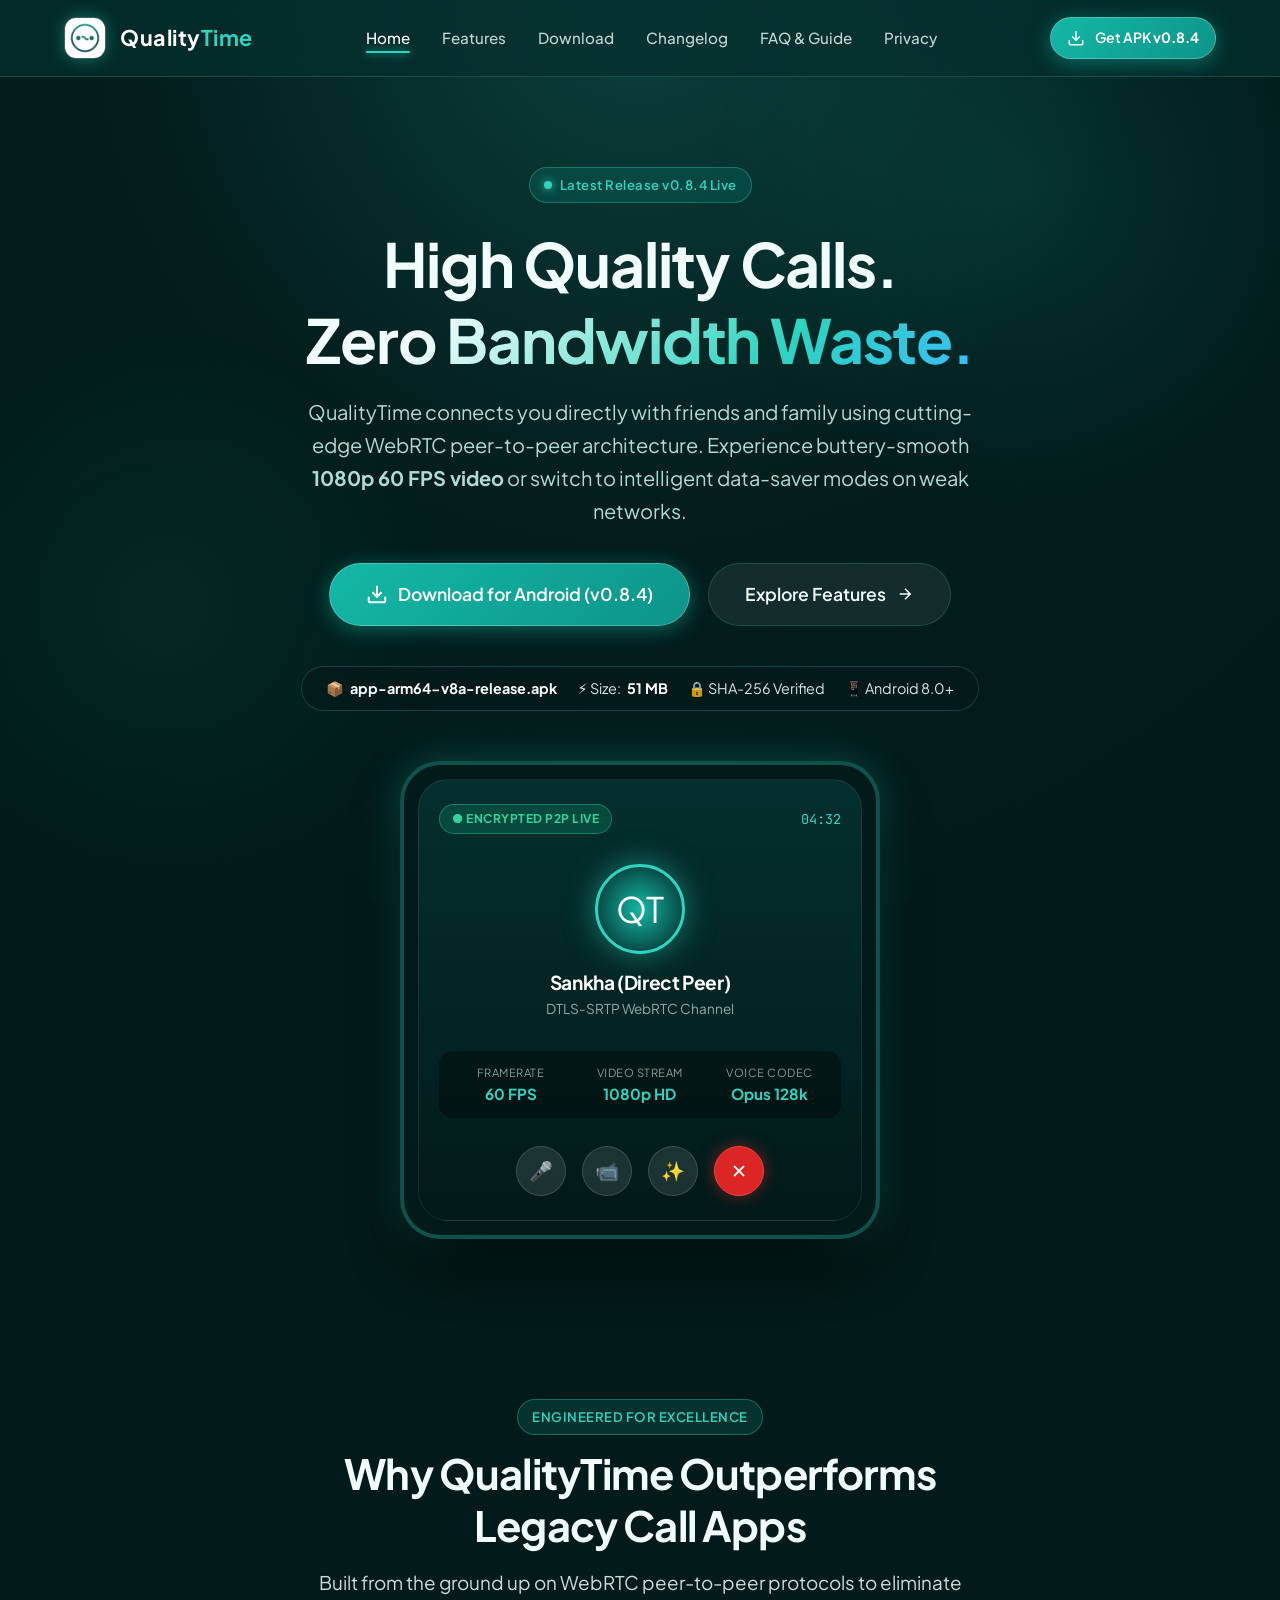
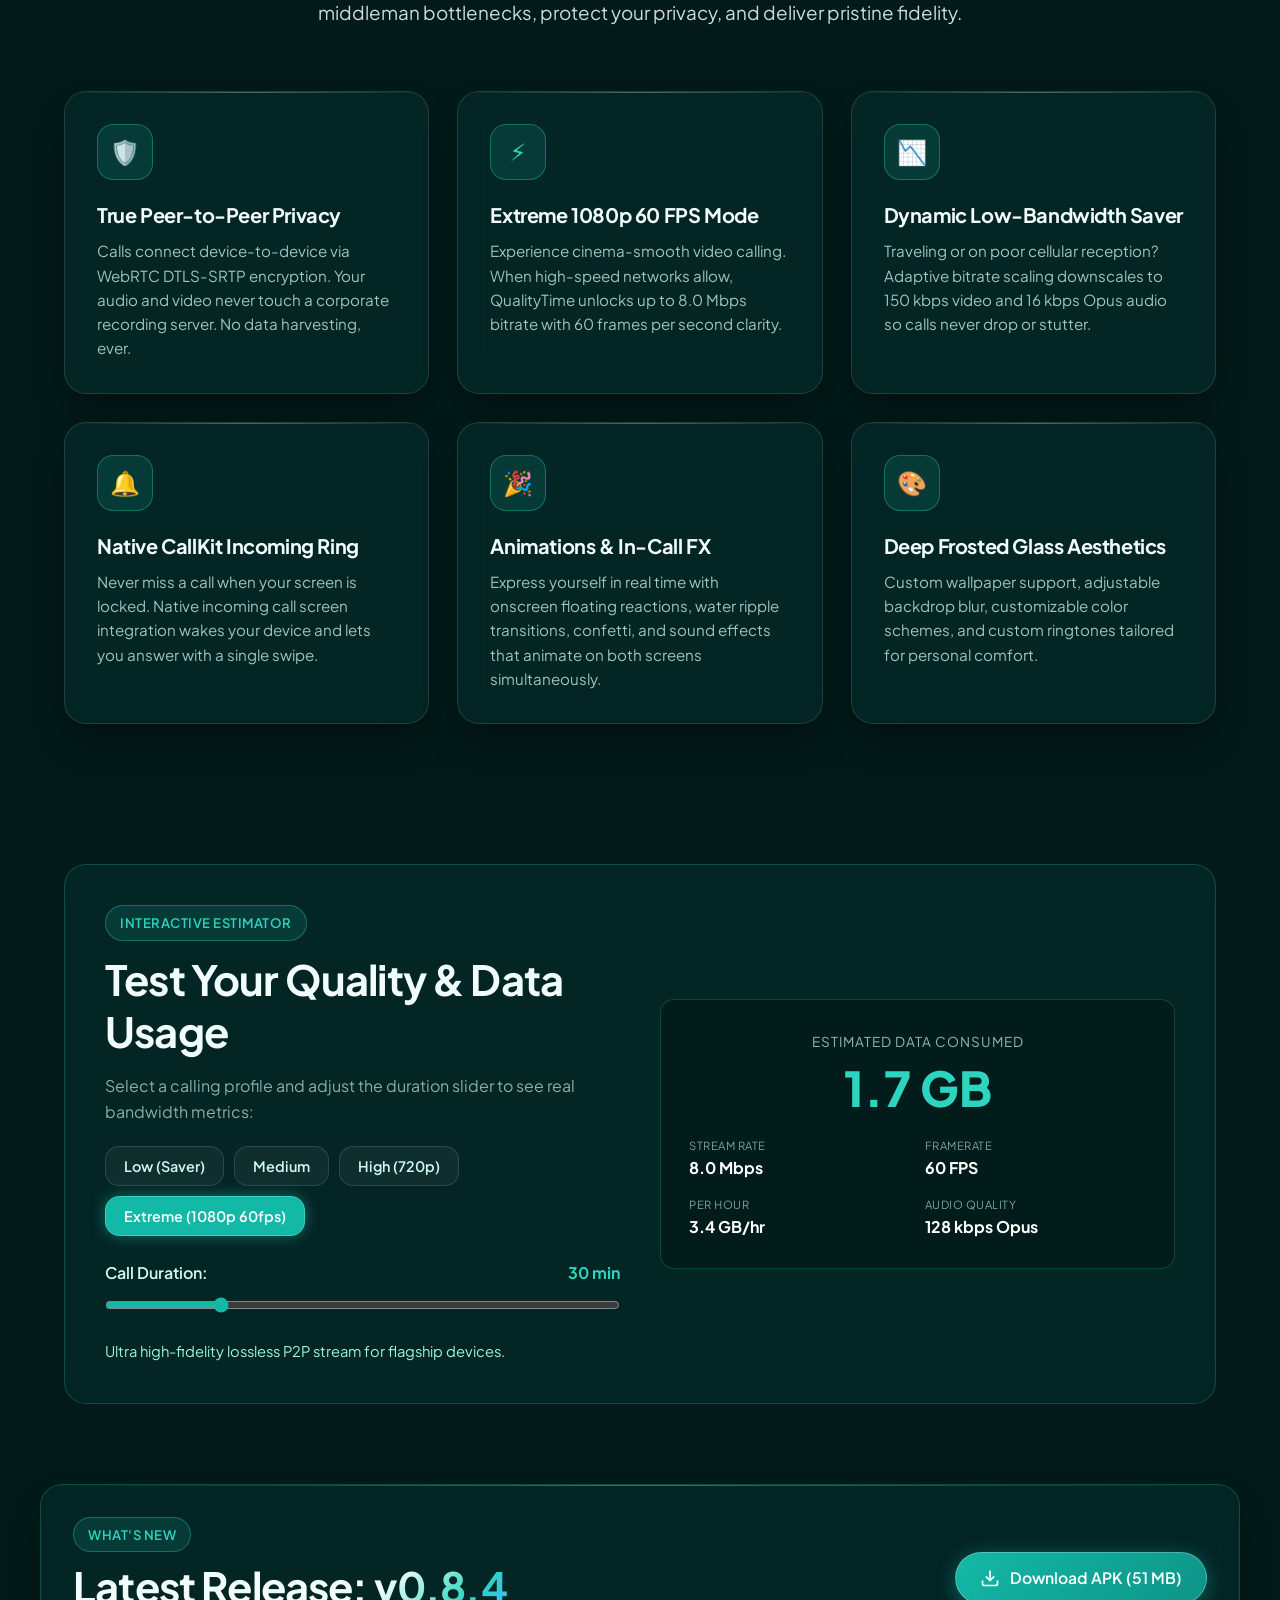
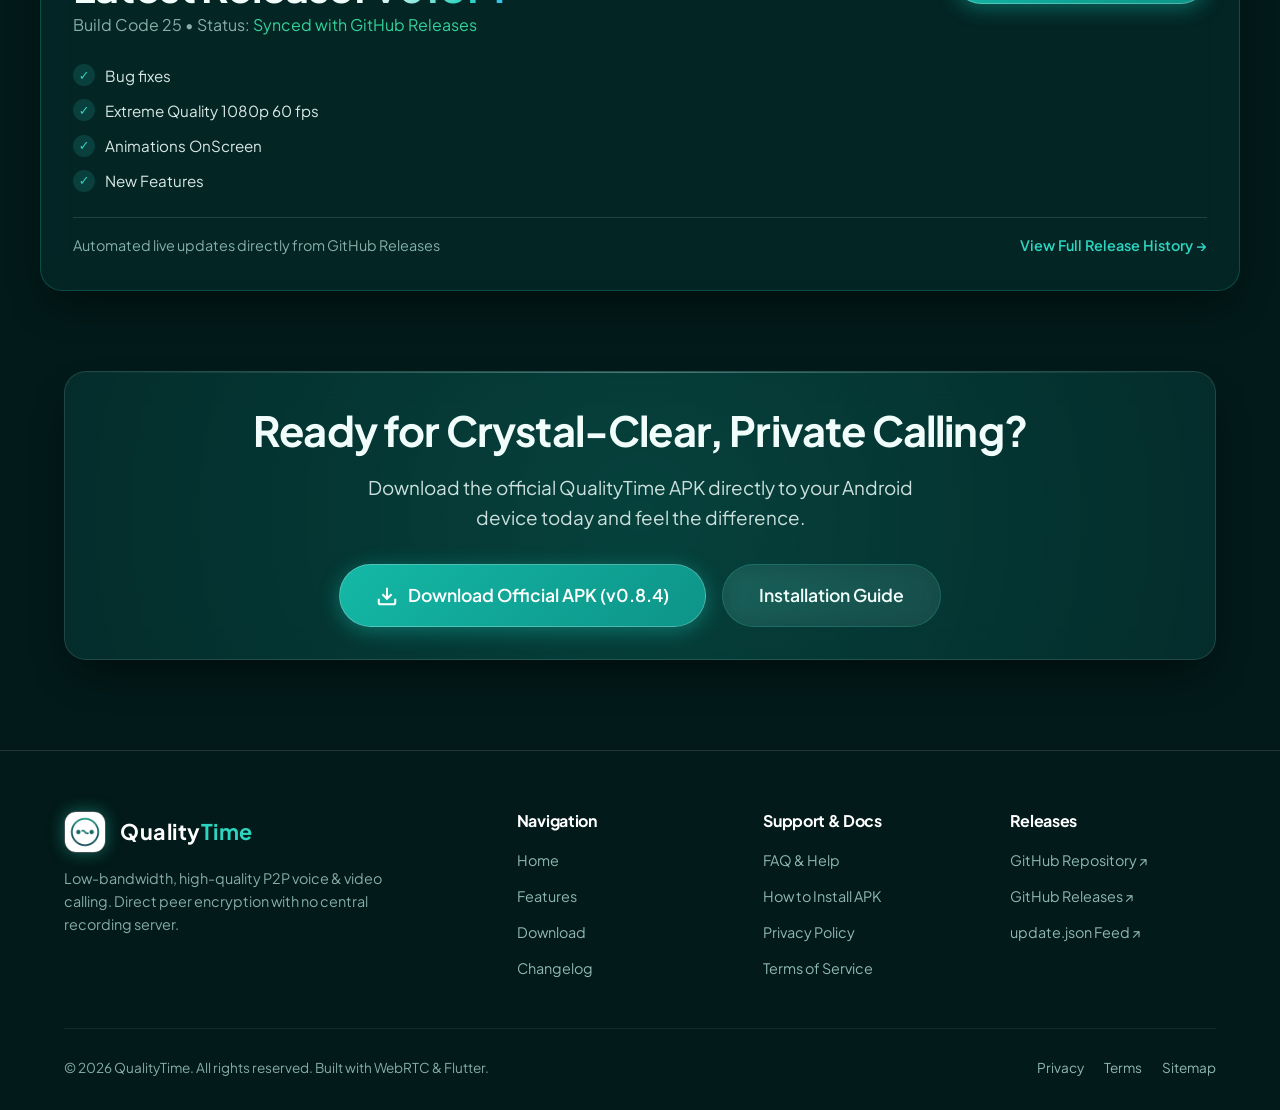
==== website/index.html @ e75ec9ff "Backup 2026-10-20 17:45" ====
<!DOCTYPE html>
<html lang="en">
<head>
  <meta charset="UTF-8">
  <meta name="viewport" content="width=device-width, initial-scale=1.0">
  <title>QualityTime - High Quality, Low Bandwidth P2P Calling App | Android APK Download</title>
  
  <!-- SEO Meta Tags -->
  <meta name="description" content="Download QualityTime APK for Android. Low-bandwidth, extreme high-quality (1080p 60fps) peer-to-peer voice and video calling app powered by WebRTC. Direct end-to-end encrypted calls without server intermediaries.">
  <meta name="keywords" content="QualityTime, QualityTime APK download, P2P call app, WebRTC video calling, low bandwidth video call, 1080p 60fps video call, encrypted calling app, android apk download, private voice calling, livekit p2p">
  <meta name="author" content="QualityTime Team">
  <meta name="robots" content="index, follow">
  <link rel="canonical" href="./index.html">

  <!-- Open Graph / Facebook -->
  <meta property="og:type" content="website">
  <meta property="og:url" content="https://sankha07x.github.io/qualitytime/">
  <meta property="og:title" content="QualityTime - High Quality, Low Bandwidth P2P Calling App">
  <meta property="og:description" content="Experience studio-grade 1080p 60 FPS peer-to-peer calling on any network. Direct WebRTC encryption, ultra-low bandwidth consumption, and native lockscreen incoming calls.">
  <meta property="og:image" content="assets/img/app-icon.png">

  <!-- Twitter Card -->
  <meta name="twitter:card" content="summary_large_image">
  <meta name="twitter:title" content="QualityTime - High Quality, Low Bandwidth P2P Calling App">
  <meta name="twitter:description" content="Extreme Quality 1080p 60fps, low-data mode, and end-to-end encrypted direct peer calling. Download the latest Android APK.">
  <meta name="twitter:image" content="assets/img/app-icon.png">

  <!-- Favicon & Touch Icons -->
  <link rel="icon" type="image/png" href="favicon.png">
  <link rel="apple-touch-icon" href="assets/img/app-icon.png">
  <meta name="theme-color" content="#042F2E">

  <!-- Google Fonts -->
  <link rel="preconnect" href="https://fonts.googleapis.com">
  <link rel="preconnect" href="https://fonts.gstatic.com" crossorigin>
  <link href="https://fonts.googleapis.com/css2?family=Plus+Jakarta+Sans:wght@400;500;600;700;800&family=JetBrains+Mono:wght@400;600&display=swap" rel="stylesheet">

  <!-- Stylesheet -->
  <link rel="stylesheet" href="assets/css/style.css">

  <!-- Schema.org SoftwareApplication JSON-LD Structured Data for Google Rich Results -->
  <script type="application/ld+json">
  {
    "@context": "https://schema.org",
    "@type": "SoftwareApplication",
    "name": "QualityTime",
    "operatingSystem": "Android 8.0 and above",
    "applicationCategory": "CommunicationApplication",
    "offers": {
      "@type": "Offer",
      "price": "0",
      "priceCurrency": "USD"
    },
    "downloadUrl": "https://github.com/Sankha07x/qualitytime-releases/releases/download/v0.8.4/app-arm64-v8a-release.apk",
    "softwareVersion": "0.8.4",
    "fileSize": "51MB",
    "description": "Low-bandwidth, high-quality P2P voice and video calling app with WebRTC direct connection, extreme 1080p 60fps mode, and live interactive effects.",
    "screenshot": "assets/img/app-icon.png",
    "aggregateRating": {
      "@type": "AggregateRating",
      "ratingValue": "4.9",
      "ratingCount": "128"
    }
  }
  </script>
</head>
<body>

  <!-- Navigation Bar -->
  <header class="navbar">
    <div class="container nav-container">
      <a href="index.html" class="brand" aria-label="QualityTime Home">
        <img src="assets/img/app-icon.png" alt="QualityTime Logo" class="brand-icon">
        <span class="brand-name">Quality<span>Time</span></span>
      </a>

      <nav>
        <ul class="nav-links">
          <li><a href="index.html" class="nav-link active">Home</a></li>
          <li><a href="features.html" class="nav-link">Features</a></li>
          <li><a href="download.html" class="nav-link">Download</a></li>
          <li><a href="changelog.html" class="nav-link">Changelog</a></li>
          <li><a href="faq.html" class="nav-link">FAQ & Guide</a></li>
          <li><a href="privacy.html" class="nav-link">Privacy</a></li>
        </ul>
      </nav>

      <div class="nav-cta">
        <a href="download.html" class="btn btn-primary btn-sm dyn-apk-link" aria-label="Direct Download APK">
          <svg width="18" height="18" viewBox="0 0 24 24" fill="none" stroke="currentColor" stroke-width="2"><path d="M21 15v4a2 2 0 0 1-2 2H5a2 2 0 0 1-2-2v-4"/><polyline points="7 10 12 15 17 10"/><line x1="12" y1="15" x2="12" y2="3"/></svg>
          <span>Get APK <strong class="dyn-version">v0.8.4</strong></span>
        </a>
        <button class="menu-toggle" aria-label="Toggle navigation menu">☰</button>
      </div>
    </div>
  </header>

  <!-- Hero Section -->
  <section class="hero">
    <div class="container">
      <div class="hero-content">
        <div class="pill">
          <span class="pulse-dot"></span>
          <span>Latest Release <span class="dyn-version">v0.8.4</span> Live</span>
        </div>

        <h1 class="hero-title">High Quality Calls.<br><span class="text-gradient">Zero Bandwidth Waste.</span></h1>
        
        <p class="hero-subtitle">
          QualityTime connects you directly with friends and family using cutting-edge WebRTC peer-to-peer architecture. Experience buttery-smooth <strong>1080p 60 FPS video</strong> or switch to intelligent data-saver modes on weak networks.
        </p>

        <div class="hero-actions">
          <a href="https://github.com/Sankha07x/qualitytime-releases/releases/download/v0.8.4/app-arm64-v8a-release.apk" class="btn btn-primary btn-lg dyn-apk-link">
            <svg width="22" height="22" viewBox="0 0 24 24" fill="none" stroke="currentColor" stroke-width="2.2"><path d="M21 15v4a2 2 0 0 1-2 2H5a2 2 0 0 1-2-2v-4"/><polyline points="7 10 12 15 17 10"/><line x1="12" y1="15" x2="12" y2="3"/></svg>
            <span>Download for Android (<span class="dyn-version">v0.8.4</span>)</span>
          </a>

          <a href="features.html" class="btn btn-secondary btn-lg">
            <span>Explore Features</span>
            <svg width="18" height="18" viewBox="0 0 24 24" fill="none" stroke="currentColor" stroke-width="2"><path d="M5 12h14M12 5l7 7-7 7"/></svg>
          </a>
        </div>

        <!-- Release metadata pill -->
        <div class="release-meta-bar">
          <span>📦 <strong class="dyn-filename">app-arm64-v8a-release.apk</strong></span>
          <span>⚡ Size: <strong class="dyn-size">51 MB</strong></span>
          <span>🔒 SHA-256 Verified</span>
          <span>📱 Android 8.0+</span>
        </div>
      </div>

      <!-- Hero Visual / In-App Mockup -->
      <div class="hero-visual">
        <div class="phone-mockup-wrap">
          <div class="phone-mockup">
            <div class="phone-screen">
              <div class="call-header">
                <span class="call-badge-live">● ENCRYPTED P2P LIVE</span>
                <span style="font-family: var(--font-mono); font-size: 0.85rem; color: #2dd4bf;">04:32</span>
              </div>

              <div class="call-avatar-grid">
                <div class="call-avatar">
                  <span>QT</span>
                </div>
                <div style="text-align: center;">
                  <h3 style="font-size: 1.2rem; color: #fff; margin-bottom: 4px;">Sankha (Direct Peer)</h3>
                  <p class="subtle" style="font-size: 0.85rem;">DTLS-SRTP WebRTC Channel</p>
                </div>
              </div>

              <div class="call-stats-row">
                <div class="stat-box">
                  <div class="stat-label">Framerate</div>
                  <div class="stat-value">60 FPS</div>
                </div>
                <div class="stat-box">
                  <div class="stat-label">Video Stream</div>
                  <div class="stat-value">1080p HD</div>
                </div>
                <div class="stat-box">
                  <div class="stat-label">Voice Codec</div>
                  <div class="stat-value">Opus 128k</div>
                </div>
              </div>

              <div class="call-controls">
                <div class="ctrl-btn" title="Toggle Mic">🎤</div>
                <div class="ctrl-btn" title="Toggle Camera">📹</div>
                <div class="ctrl-btn" title="Onscreen FX">✨</div>
                <div class="ctrl-btn hangup" title="End Call">✕</div>
              </div>
            </div>
          </div>
        </div>
      </div>
    </div>
  </section>

  <!-- Key Highlights / Grid Section -->
  <section class="features-section">
    <div class="container">
      <div class="section-head">
        <div class="pill">ENGINEERED FOR EXCELLENCE</div>
        <h2>Why QualityTime Outperforms Legacy Call Apps</h2>
        <p class="lead">Built from the ground up on WebRTC peer-to-peer protocols to eliminate middleman bottlenecks, protect your privacy, and deliver pristine fidelity.</p>
      </div>

      <div class="grid-3">
        <!-- Feature 1 -->
        <div class="glass-card">
          <div class="feature-icon-box">🛡️</div>
          <h3 class="feature-title">True Peer-to-Peer Privacy</h3>
          <p class="feature-desc">Calls connect device-to-device via WebRTC DTLS-SRTP encryption. Your audio and video never touch a corporate recording server. No data harvesting, ever.</p>
        </div>

        <!-- Feature 2 -->
        <div class="glass-card">
          <div class="feature-icon-box">⚡</div>
          <h3 class="feature-title">Extreme 1080p 60 FPS Mode</h3>
          <p class="feature-desc">Experience cinema-smooth video calling. When high-speed networks allow, QualityTime unlocks up to 8.0 Mbps bitrate with 60 frames per second clarity.</p>
        </div>

        <!-- Feature 3 -->
        <div class="glass-card">
          <div class="feature-icon-box">📉</div>
          <h3 class="feature-title">Dynamic Low-Bandwidth Saver</h3>
          <p class="feature-desc">Traveling or on poor cellular reception? Adaptive bitrate scaling downscales to 150 kbps video and 16 kbps Opus audio so calls never drop or stutter.</p>
        </div>

        <!-- Feature 4 -->
        <div class="glass-card">
          <div class="feature-icon-box">🔔</div>
          <h3 class="feature-title">Native CallKit Incoming Ring</h3>
          <p class="feature-desc">Never miss a call when your screen is locked. Native incoming call screen integration wakes your device and lets you answer with a single swipe.</p>
        </div>

        <!-- Feature 5 -->
        <div class="glass-card">
          <div class="feature-icon-box">🎉</div>
          <h3 class="feature-title">Animations & In-Call FX</h3>
          <p class="feature-desc">Express yourself in real time with onscreen floating reactions, water ripple transitions, confetti, and sound effects that animate on both screens simultaneously.</p>
        </div>

        <!-- Feature 6 -->
        <div class="glass-card">
          <div class="feature-icon-box">🎨</div>
          <h3 class="feature-title">Deep Frosted Glass Aesthetics</h3>
          <p class="feature-desc">Custom wallpaper support, adjustable backdrop blur, customizable color schemes, and custom ringtones tailored for personal comfort.</p>
        </div>
      </div>
    </div>
  </section>

  <!-- Interactive Quality & Bandwidth Calculator -->
  <section class="container">
    <div class="calculator-box" id="quality-calculator">
      <div class="calc-grid">
        <div>
          <div class="pill">INTERACTIVE ESTIMATOR</div>
          <h2 style="margin: 12px 0 16px;">Test Your Quality & Data Usage</h2>
          <p class="subtle">Select a calling profile and adjust the duration slider to see real bandwidth metrics:</p>

          <div class="quality-buttons">
            <button class="quality-btn" data-profile="low">Low (Saver)</button>
            <button class="quality-btn" data-profile="medium">Medium</button>
            <button class="quality-btn" data-profile="high">High (720p)</button>
            <button class="quality-btn active" data-profile="extreme">Extreme (1080p 60fps)</button>
          </div>

          <div style="margin-top: 24px;">
            <div style="display: flex; justify-content: space-between; margin-bottom: 8px;">
              <label for="calc-duration-slider" style="font-weight: 600;">Call Duration:</label>
              <span id="calc-duration-label" style="font-weight: 700; color: #2dd4bf;">30 min</span>
            </div>
            <input type="range" id="calc-duration-slider" min="5" max="120" step="5" value="30" style="width: 100%; accent-color: #14b8a6; cursor: pointer;">
          </div>

          <p id="calc-desc" style="margin-top: 18px; font-size: 0.92rem; color: #99f6e4;">Ultra high-fidelity lossless P2P stream for flagship devices.</p>
        </div>

        <div class="calc-result-card">
          <span style="font-size: 0.85rem; text-transform: uppercase; letter-spacing: 1px; color: rgba(204, 251, 241, 0.7);">Estimated Data Consumed</span>
          <div class="calc-rate-big" id="calc-total-mb">1.8 GB</div>
          <div style="display: grid; grid-template-columns: 1fr 1fr; gap: 14px; margin-top: 24px; text-align: left;">
            <div>
              <div class="stat-label">Stream Rate</div>
              <div id="calc-bitrate" style="font-weight: 700; color: #fff;">8.0 Mbps</div>
            </div>
            <div>
              <div class="stat-label">Framerate</div>
              <div id="calc-fps" style="font-weight: 700; color: #fff;">60 FPS</div>
            </div>
            <div>
              <div class="stat-label">Per Hour</div>
              <div id="calc-per-hour" style="font-weight: 700; color: #fff;">3.6 GB/hr</div>
            </div>
            <div>
              <div class="stat-label">Audio Quality</div>
              <div id="calc-audio" style="font-weight: 700; color: #fff;">128 kbps Opus</div>
            </div>
          </div>
        </div>
      </div>
    </div>
  </section>

  <!-- Latest Release & Changelog Preview -->
  <section class="container" style="padding: 40px 0 80px;">
    <div class="glass-card" style="border-color: var(--border-glass);">
      <div style="display: flex; justify-content: space-between; align-items: center; flex-wrap: wrap; gap: 20px; margin-bottom: 24px;">
        <div>
          <span class="pill" style="margin-bottom: 8px;">WHAT'S NEW</span>
          <h2>Latest Release: <span class="dyn-version text-gradient">v0.8.4</span></h2>
          <p class="subtle">Build Code <span class="dyn-code">25</span> &bull; Status: <span class="dyn-fetch-status" style="color: #34d399;">Active Production</span></p>
        </div>

        <a href="https://github.com/Sankha07x/qualitytime-releases/releases/download/v0.8.4/app-arm64-v8a-release.apk" class="btn btn-primary dyn-apk-link">
          <svg width="20" height="20" viewBox="0 0 24 24" fill="none" stroke="currentColor" stroke-width="2"><path d="M21 15v4a2 2 0 0 1-2 2H5a2 2 0 0 1-2-2v-4"/><polyline points="7 10 12 15 17 10"/><line x1="12" y1="15" x2="12" y2="3"/></svg>
          <span>Download APK (<span class="dyn-size">51 MB</span>)</span>
        </a>
      </div>

      <ul class="notes-list dyn-notes-list">
        <li>Bug fixes & connection stability improvements</li>
        <li>Extreme Quality 1080p 60 fps mode for crystal-clear video</li>
        <li>Animations OnScreen & interactive real-time reactions</li>
        <li>New customization options and glass visual theme</li>
      </ul>

      <div style="margin-top: 24px; padding-top: 16px; border-top: 1px solid var(--border-glass-light); display: flex; justify-content: space-between; align-items: center; flex-wrap: wrap; gap: 12px; font-size: 0.9rem;">
        <span class="subtle">Automated live updates directly from GitHub Releases</span>
        <a href="changelog.html" style="color: #2dd4bf; font-weight: 600;">View Full Release History →</a>
      </div>
    </div>
  </section>

  <!-- Download CTA Banner -->
  <section class="container" style="padding-bottom: 90px;">
    <div class="glass-card" style="text-align: center; background: radial-gradient(circle at 50% 50%, rgba(20, 184, 166, 0.25) 0%, rgba(4, 47, 46, 0.9) 100%);">
      <h2 style="margin-bottom: 16px;">Ready for Crystal-Clear, Private Calling?</h2>
      <p class="lead" style="max-width: 600px; margin: 0 auto 32px;">Download the official QualityTime APK directly to your Android device today and feel the difference.</p>
      
      <div style="display: flex; justify-content: center; gap: 16px; flex-wrap: wrap;">
        <a href="https://github.com/Sankha07x/qualitytime-releases/releases/download/v0.8.4/app-arm64-v8a-release.apk" class="btn btn-primary btn-lg dyn-apk-link">
          <svg width="22" height="22" viewBox="0 0 24 24" fill="none" stroke="currentColor" stroke-width="2.2"><path d="M21 15v4a2 2 0 0 1-2 2H5a2 2 0 0 1-2-2v-4"/><polyline points="7 10 12 15 17 10"/><line x1="12" y1="15" x2="12" y2="3"/></svg>
          <span>Download Official APK (<span class="dyn-version">v0.8.4</span>)</span>
        </a>
        <a href="download.html" class="btn btn-secondary btn-lg">Installation Guide</a>
      </div>
    </div>
  </section>

  <!-- Footer -->
  <footer class="footer">
    <div class="container">
      <div class="footer-grid">
        <div class="footer-brand">
          <div class="brand">
            <img src="assets/img/app-icon.png" alt="QualityTime Logo" class="brand-icon">
            <span class="brand-name">Quality<span>Time</span></span>
          </div>
          <p>Low-bandwidth, high-quality P2P voice & video calling. Direct peer encryption with no central recording server.</p>
        </div>

        <div class="footer-col">
          <h4>Navigation</h4>
          <ul class="footer-links">
            <li><a href="index.html" class="footer-link">Home</a></li>
            <li><a href="features.html" class="footer-link">Features</a></li>
            <li><a href="download.html" class="footer-link">Download</a></li>
            <li><a href="changelog.html" class="footer-link">Changelog</a></li>
          </ul>
        </div>

        <div class="footer-col">
          <h4>Support & Docs</h4>
          <ul class="footer-links">
            <li><a href="faq.html" class="footer-link">FAQ & Help</a></li>
            <li><a href="download.html#install-guide" class="footer-link">How to Install APK</a></li>
            <li><a href="privacy.html" class="footer-link">Privacy Policy</a></li>
            <li><a href="terms.html" class="footer-link">Terms of Service</a></li>
          </ul>
        </div>

        <div class="footer-col">
          <h4>Releases</h4>
          <ul class="footer-links">
            <li><a href="https://github.com/Sankha07x/qualitytime-releases" target="_blank" rel="noopener" class="footer-link">GitHub Repository ↗</a></li>
            <li><a href="https://github.com/Sankha07x/qualitytime-releases/releases" target="_blank" rel="noopener" class="footer-link">GitHub Releases ↗</a></li>
            <li><a href="https://raw.githubusercontent.com/Sankha07x/qualitytime-releases/main/update.json" target="_blank" rel="noopener" class="footer-link">update.json Feed ↗</a></li>
          </ul>
        </div>
      </div>

      <div class="footer-bottom">
        <div>&copy; 2026 QualityTime. All rights reserved. Built with WebRTC & Flutter.</div>
        <div style="display: flex; gap: 20px;">
          <a href="privacy.html" class="footer-link">Privacy</a>
          <a href="terms.html" class="footer-link">Terms</a>
          <a href="sitemap.xml" class="footer-link">Sitemap</a>
        </div>
      </div>
    </div>
  </footer>

  <!-- Client Script -->
  <script src="assets/js/main.js"></script>
</body>
</html>
---- website/assets/css/style.css ----
/* ==========================================================================
   QualityTime Official Website Stylesheet
   Theme: Pine Teal (#042F2E), Emerald & Neon Mint (#14B8A6 / #2DD4BF),
   Glassmorphism (Frosted Glass), Modern Minimalist
   ========================================================================== */

:root {
  --bg-darkest: #021a19;
  --bg-primary: #042f2e;
  --bg-radial-1: #0a403d;
  --bg-radial-2: #031e1d;
  --bg-card: rgba(6, 44, 43, 0.65);
  --bg-card-hover: rgba(9, 58, 56, 0.85);
  --bg-glass-input: rgba(2, 26, 25, 0.7);
  
  --primary: #14b8a6;
  --primary-glow: #2dd4bf;
  --primary-deep: #0f766e;
  --accent-cyan: #38bdf8;
  --accent-emerald: #10b981;
  --accent-purple: #a855f7;
  
  --text-main: #f0fdfa;
  --text-body: #ccfbf1;
  --text-muted: #99f6e4;
  --text-dim: #5eead4;
  --text-subtle: #64748b;
  --border-glass: rgba(45, 212, 191, 0.22);
  --border-glass-light: rgba(255, 255, 255, 0.12);
  --border-focus: #2dd4bf;

  --shadow-glow: 0 0 40px -10px rgba(45, 212, 191, 0.35);
  --shadow-card: 0 20px 40px -15px rgba(0, 0, 0, 0.6);
  --shadow-sm: 0 4px 12px rgba(0, 0, 0, 0.25);
  
  --radius-sm: 8px;
  --radius-md: 14px;
  --radius-lg: 22px;
  --radius-full: 9999px;
  
  --font-sans: 'Plus Jakarta Sans', system-ui, -apple-system, BlinkMacSystemFont, 'Segoe UI', Roboto, Helvetica, Arial, sans-serif;
  --font-mono: 'JetBrains Mono', 'Fira Code', Menlo, Consolas, monospace;

  --transition-smooth: all 0.25s cubic-bezier(0.16, 1, 0.3, 1);
}

/* Reset & Basics */
*, *::before, *::after {
  box-sizing: border-box;
  margin: 0;
  padding: 0;
}

html {
  font-family: var(--font-sans);
  background-color: var(--bg-darkest);
  color: var(--text-body);
  scroll-behavior: smooth;
  -webkit-font-smoothing: antialiased;
  -moz-osx-font-smoothing: grayscale;
}

body {
  min-height: 100vh;
  display: flex;
  flex-direction: column;
  background: radial-gradient(circle at 50% 0%, var(--bg-radial-1) 0%, var(--bg-radial-2) 45%, var(--bg-darkest) 100%);
  background-attachment: fixed;
  overflow-x: hidden;
  position: relative;
  line-height: 1.65;
  font-size: 16px;
}

/* Subtle ambient background glow circles */
body::before {
  content: '';
  position: fixed;
  top: -10vw;
  right: -5vw;
  width: 50vw;
  height: 50vw;
  background: radial-gradient(circle, rgba(20, 184, 166, 0.12) 0%, transparent 70%);
  border-radius: 50%;
  pointer-events: none;
  z-index: 0;
}

body::after {
  content: '';
  position: fixed;
  bottom: 0;
  left: -10vw;
  width: 45vw;
  height: 45vw;
  background: radial-gradient(circle, rgba(16, 185, 129, 0.08) 0%, transparent 70%);
  border-radius: 50%;
  pointer-events: none;
  z-index: 0;
}

a {
  color: inherit;
  text-decoration: none;
  transition: var(--transition-smooth);
}

img, svg {
  display: block;
  max-width: 100%;
}

button, input, select {
  font-family: inherit;
}

/* Containers */
.container {
  width: 100%;
  max-width: 1200px;
  margin: 0 auto;
  padding: 0 24px;
  position: relative;
  z-index: 1;
}

.container-narrow {
  max-width: 860px;
}

/* Typography Helpers */
h1, h2, h3, h4, h5, h6 {
  color: var(--text-main);
  font-weight: 700;
  line-height: 1.25;
  letter-spacing: -0.02em;
}

h1 { font-size: clamp(2.4rem, 5vw, 3.8rem); }
h2 { font-size: clamp(1.8rem, 3.5vw, 2.6rem); }
h3 { font-size: clamp(1.3rem, 2.5vw, 1.7rem); }
h4 { font-size: 1.2rem; }

.text-gradient {
  background: linear-gradient(135deg, #f0fdfa 20%, #2dd4bf 70%, #38bdf8 100%);
  -webkit-background-clip: text;
  -webkit-text-fill-color: transparent;
}

.text-gradient-alt {
  background: linear-gradient(135deg, #2dd4bf 0%, #10b981 100%);
  -webkit-background-clip: text;
  -webkit-text-fill-color: transparent;
}

.lead {
  font-size: 1.18rem;
  color: rgba(240, 253, 250, 0.85);
  line-height: 1.6;
}

.subtle {
  color: rgba(204, 251, 241, 0.65);
}

/* Navigation */
.navbar {
  position: sticky;
  top: 0;
  width: 100%;
  z-index: 100;
  backdrop-filter: blur(18px);
  -webkit-backdrop-filter: blur(18px);
  background: rgba(4, 47, 46, 0.75);
  border-bottom: 1px solid var(--border-glass-light);
  transition: var(--transition-smooth);
}

.nav-container {
  display: flex;
  align-items: center;
  justify-content: space-between;
  height: 76px;
}

.brand {
  display: flex;
  align-items: center;
  gap: 14px;
}

.brand-icon {
  width: 42px;
  height: 42px;
  border-radius: 12px;
  object-fit: cover;
  box-shadow: 0 0 16px rgba(45, 212, 191, 0.4);
  border: 1px solid rgba(255, 255, 255, 0.25);
}

.brand-name {
  font-size: 1.35rem;
  font-weight: 700;
  letter-spacing: 0.5px;
  color: #fff;
}

.brand-name span {
  color: var(--primary-glow);
}

.nav-links {
  display: flex;
  align-items: center;
  gap: 32px;
  list-style: none;
}

.nav-link {
  font-size: 0.95rem;
  font-weight: 500;
  color: rgba(240, 253, 250, 0.8);
  position: relative;
  padding: 6px 0;
}

.nav-link:hover, .nav-link.active {
  color: #fff;
}

.nav-link.active::after {
  content: '';
  position: absolute;
  bottom: 0;
  left: 0;
  width: 100%;
  height: 2px;
  background: var(--primary-glow);
  box-shadow: 0 0 8px var(--primary-glow);
  border-radius: 2px;
}

.nav-cta {
  display: flex;
  align-items: center;
  gap: 16px;
}

/* Mobile Toggle */
.menu-toggle {
  display: none;
  background: transparent;
  border: none;
  color: var(--text-main);
  font-size: 1.5rem;
  cursor: pointer;
  padding: 8px;
}

/* Buttons */
.btn {
  display: inline-flex;
  align-items: center;
  justify-content: center;
  gap: 10px;
  padding: 12px 24px;
  border-radius: var(--radius-full);
  font-weight: 600;
  font-size: 0.98rem;
  cursor: pointer;
  transition: var(--transition-smooth);
  border: 1px solid transparent;
  text-align: center;
}

.btn-primary {
  background: linear-gradient(135deg, #14b8a6 0%, #0d9488 100%);
  color: #ffffff;
  box-shadow: 0 4px 20px rgba(20, 184, 166, 0.45);
  border: 1px solid rgba(255, 255, 255, 0.25);
}

.btn-primary:hover {
  transform: translateY(-2px);
  background: linear-gradient(135deg, #2dd4bf 0%, #14b8a6 100%);
  box-shadow: 0 8px 30px rgba(45, 212, 191, 0.65);
  color: #042f2e;
}

.btn-secondary {
  background: rgba(255, 255, 255, 0.07);
  backdrop-filter: blur(12px);
  -webkit-backdrop-filter: blur(12px);
  color: #f0fdfa;
  border: 1px solid var(--border-glass);
}

.btn-secondary:hover {
  background: rgba(255, 255, 255, 0.14);
  border-color: rgba(45, 212, 191, 0.5);
  transform: translateY(-2px);
  color: #ffffff;
}

.btn-sm {
  padding: 8px 16px;
  font-size: 0.88rem;
}

.btn-lg {
  padding: 16px 36px;
  font-size: 1.1rem;
}

/* Badges & Pills */
.pill {
  display: inline-flex;
  align-items: center;
  gap: 8px;
  padding: 6px 14px;
  border-radius: var(--radius-full);
  font-size: 0.82rem;
  font-weight: 600;
  letter-spacing: 0.5px;
  background: rgba(20, 184, 166, 0.15);
  border: 1px solid rgba(45, 212, 191, 0.35);
  color: var(--primary-glow);
}

.pulse-dot {
  width: 8px;
  height: 8px;
  border-radius: 50%;
  background: #2dd4bf;
  box-shadow: 0 0 10px #2dd4bf;
  animation: pulse 2s infinite;
}

@keyframes pulse {
  0% { transform: scale(0.95); box-shadow: 0 0 0 0 rgba(45, 212, 191, 0.7); }
  70% { transform: scale(1.1); box-shadow: 0 0 0 10px rgba(45, 212, 191, 0); }
  100% { transform: scale(0.95); box-shadow: 0 0 0 0 rgba(45, 212, 191, 0); }
}

/* Glass Cards */
.glass-card {
  background: var(--bg-card);
  backdrop-filter: blur(16px);
  -webkit-backdrop-filter: blur(16px);
  border: 1px solid var(--border-glass-light);
  border-radius: var(--radius-lg);
  padding: 32px;
  box-shadow: var(--shadow-card);
  transition: var(--transition-smooth);
  position: relative;
  overflow: hidden;
}

.glass-card::before {
  content: '';
  position: absolute;
  top: 0;
  left: 0;
  right: 0;
  height: 1px;
  background: linear-gradient(90deg, transparent, rgba(255, 255, 255, 0.3), transparent);
}

.glass-card:hover {
  background: var(--bg-card-hover);
  border-color: var(--border-glass);
  transform: translateY(-4px);
  box-shadow: var(--shadow-glow), var(--shadow-card);
}

/* Hero Section */
.hero {
  padding: 90px 0 60px;
  text-align: center;
  position: relative;
}

.hero-content {
  max-width: 880px;
  margin: 0 auto;
}

.hero-title {
  margin: 22px 0 18px;
}

.hero-subtitle {
  font-size: 1.25rem;
  color: rgba(204, 251, 241, 0.85);
  margin-bottom: 36px;
  max-width: 680px;
  margin-left: auto;
  margin-right: auto;
}

.hero-actions {
  display: flex;
  align-items: center;
  justify-content: center;
  gap: 18px;
  flex-wrap: wrap;
  margin-bottom: 40px;
}

.release-meta-bar {
  display: inline-flex;
  align-items: center;
  gap: 20px;
  padding: 10px 24px;
  background: rgba(2, 26, 25, 0.6);
  border: 1px solid var(--border-glass);
  border-radius: var(--radius-full);
  font-size: 0.9rem;
  color: rgba(240, 253, 250, 0.9);
}

.release-meta-bar span {
  display: flex;
  align-items: center;
  gap: 6px;
}

.release-meta-bar strong {
  color: #fff;
}

/* Hero App Showcase Visual */
.hero-visual {
  margin-top: 50px;
  position: relative;
  display: flex;
  justify-content: center;
}

.phone-mockup-wrap {
  position: relative;
  width: 100%;
  max-width: 480px;
}

.phone-mockup {
  background: #021a19;
  border: 4px solid rgba(45, 212, 191, 0.3);
  border-radius: 40px;
  padding: 14px;
  box-shadow: 0 30px 60px -15px rgba(0, 0, 0, 0.9), 0 0 40px rgba(45, 212, 191, 0.25);
  position: relative;
  overflow: hidden;
}

.phone-screen {
  background: linear-gradient(180deg, #042f2e 0%, #021a19 100%);
  border-radius: 30px;
  overflow: hidden;
  padding: 24px 20px;
  text-align: left;
  border: 1px solid rgba(255, 255, 255, 0.08);
}

.call-header {
  display: flex;
  justify-content: space-between;
  align-items: center;
  margin-bottom: 24px;
}

.call-badge-live {
  background: rgba(16, 185, 129, 0.2);
  color: #34d399;
  border: 1px solid rgba(52, 211, 153, 0.4);
  padding: 4px 12px;
  border-radius: 20px;
  font-size: 0.75rem;
  font-weight: 700;
  letter-spacing: 0.5px;
}

.call-avatar-grid {
  display: flex;
  flex-direction: column;
  align-items: center;
  gap: 16px;
  margin: 30px 0;
}

.call-avatar {
  width: 90px;
  height: 90px;
  border-radius: 50%;
  background: radial-gradient(circle, #14b8a6 0%, #042f2e 90%);
  display: flex;
  align-items: center;
  justify-content: center;
  font-size: 2.2rem;
  color: #fff;
  border: 3px solid #2dd4bf;
  box-shadow: 0 0 30px rgba(45, 212, 191, 0.5);
  position: relative;
}

.call-stats-row {
  display: grid;
  grid-template-columns: repeat(3, 1fr);
  gap: 10px;
  background: rgba(0, 0, 0, 0.35);
  border-radius: 14px;
  padding: 12px;
  margin-top: 24px;
}

.stat-box {
  text-align: center;
}

.stat-label {
  font-size: 0.7rem;
  color: rgba(204, 251, 241, 0.6);
  text-transform: uppercase;
  letter-spacing: 0.5px;
}

.stat-value {
  font-size: 0.95rem;
  font-weight: 700;
  color: #2dd4bf;
}

.call-controls {
  display: flex;
  justify-content: center;
  gap: 16px;
  margin-top: 28px;
}

.ctrl-btn {
  width: 50px;
  height: 50px;
  border-radius: 50%;
  display: flex;
  align-items: center;
  justify-content: center;
  background: rgba(255, 255, 255, 0.1);
  border: 1px solid rgba(255, 255, 255, 0.15);
  color: #fff;
  cursor: pointer;
  font-size: 1.2rem;
}

.ctrl-btn.hangup {
  background: #dc2626;
  border-color: #ef4444;
  box-shadow: 0 0 16px rgba(220, 38, 38, 0.5);
}

/* Feature Grid */
.features-section {
  padding: 100px 0;
}

.section-head {
  text-align: center;
  max-width: 720px;
  margin: 0 auto 64px;
}

.section-head h2 {
  margin-top: 12px;
  margin-bottom: 16px;
}

.grid-3 {
  display: grid;
  grid-template-columns: repeat(auto-fit, minmax(320px, 1fr));
  gap: 28px;
}

.grid-2 {
  display: grid;
  grid-template-columns: repeat(auto-fit, minmax(400px, 1fr));
  gap: 32px;
}

.feature-icon-box {
  width: 56px;
  height: 56px;
  border-radius: 16px;
  background: rgba(20, 184, 166, 0.15);
  border: 1px solid rgba(45, 212, 191, 0.35);
  color: #2dd4bf;
  display: flex;
  align-items: center;
  justify-content: center;
  font-size: 1.5rem;
  margin-bottom: 22px;
}

.feature-title {
  margin-bottom: 12px;
  font-size: 1.25rem;
}

.feature-desc {
  color: rgba(204, 251, 241, 0.75);
  font-size: 0.95rem;
  line-height: 1.6;
}

/* Interactive Quality Calculator */
.calculator-box {
  background: var(--bg-card);
  backdrop-filter: blur(16px);
  -webkit-backdrop-filter: blur(16px);
  border: 1px solid var(--border-glass);
  border-radius: var(--radius-lg);
  padding: 40px;
  margin: 40px 0;
}

.calc-grid {
  display: grid;
  grid-template-columns: 1fr 1fr;
  gap: 40px;
  align-items: center;
}

.quality-buttons {
  display: flex;
  gap: 10px;
  margin: 20px 0;
  flex-wrap: wrap;
}

.quality-btn {
  padding: 10px 18px;
  border-radius: var(--radius-md);
  border: 1px solid var(--border-glass-light);
  background: rgba(255, 255, 255, 0.05);
  color: var(--text-body);
  cursor: pointer;
  font-weight: 600;
  font-size: 0.9rem;
  transition: var(--transition-smooth);
}

.quality-btn:hover {
  background: rgba(20, 184, 166, 0.2);
  border-color: var(--primary-glow);
}

.quality-btn.active {
  background: var(--primary);
  color: #fff;
  border-color: var(--primary-glow);
  box-shadow: 0 0 15px rgba(45, 212, 191, 0.4);
}

.calc-result-card {
  background: rgba(2, 26, 25, 0.75);
  border: 1px solid var(--border-glass);
  border-radius: var(--radius-md);
  padding: 28px;
  text-align: center;
}

.calc-rate-big {
  font-size: 3rem;
  font-weight: 800;
  color: #2dd4bf;
  margin: 10px 0;
  line-height: 1;
}

/* Download Hub */
.download-hero {
  padding: 80px 0 40px;
  text-align: center;
}

.download-card-featured {
  background: linear-gradient(180deg, rgba(20, 184, 166, 0.15) 0%, rgba(6, 44, 43, 0.8) 100%);
  border: 2px solid var(--border-glass);
  border-radius: var(--radius-lg);
  padding: 44px;
  box-shadow: var(--shadow-glow), var(--shadow-card);
  text-align: left;
  display: grid;
  grid-template-columns: 1.2fr 1fr;
  gap: 40px;
  align-items: center;
}

.download-platforms-grid {
  display: grid;
  grid-template-columns: repeat(auto-fit, minmax(240px, 1fr));
  gap: 20px;
  margin: 40px 0;
}

.platform-card {
  background: var(--bg-card);
  border: 1px solid var(--border-glass-light);
  border-radius: var(--radius-md);
  padding: 24px;
  text-align: center;
  transition: var(--transition-smooth);
}

.platform-card:hover {
  border-color: var(--border-glass);
  transform: translateY(-2px);
}

.platform-icon {
  font-size: 2.5rem;
  margin-bottom: 12px;
  color: var(--primary-glow);
}

.platform-badge {
  display: inline-block;
  padding: 4px 10px;
  border-radius: var(--radius-full);
  font-size: 0.75rem;
  font-weight: 700;
  margin-top: 10px;
}

.badge-available {
  background: rgba(16, 185, 129, 0.2);
  color: #34d399;
  border: 1px solid rgba(52, 211, 153, 0.4);
}

.badge-soon {
  background: rgba(245, 158, 11, 0.2);
  color: #fbbf24;
  border: 1px solid rgba(251, 191, 36, 0.4);
}

/* Step-by-Step Install Guide */
.steps-wrap {
  margin: 50px 0;
  display: grid;
  grid-template-columns: repeat(auto-fit, minmax(260px, 1fr));
  gap: 24px;
}

.step-card {
  background: var(--bg-card);
  border: 1px solid var(--border-glass-light);
  border-radius: var(--radius-md);
  padding: 28px;
  position: relative;
}

.step-num {
  width: 36px;
  height: 36px;
  border-radius: 50%;
  background: var(--primary);
  color: #042f2e;
  font-weight: 800;
  display: flex;
  align-items: center;
  justify-content: center;
  margin-bottom: 16px;
  box-shadow: 0 0 14px rgba(45, 212, 191, 0.6);
}

/* FAQ Accordion */
.faq-list {
  display: flex;
  flex-direction: column;
  gap: 16px;
  margin: 40px 0;
}

.faq-item {
  background: var(--bg-card);
  border: 1px solid var(--border-glass-light);
  border-radius: var(--radius-md);
  overflow: hidden;
  transition: var(--transition-smooth);
}

.faq-item:hover {
  border-color: var(--border-glass);
}

.faq-question {
  width: 100%;
  padding: 20px 24px;
  display: flex;
  justify-content: space-between;
  align-items: center;
  background: transparent;
  border: none;
  color: var(--text-main);
  font-size: 1.05rem;
  font-weight: 600;
  text-align: left;
  cursor: pointer;
}

.faq-icon {
  font-size: 1.2rem;
  transition: transform 0.25s ease;
  color: var(--primary-glow);
}

.faq-answer {
  max-height: 0;
  overflow: hidden;
  transition: max-height 0.3s cubic-bezier(0, 1, 0, 1);
  padding: 0 24px;
  color: rgba(204, 251, 241, 0.85);
  font-size: 0.95rem;
}

.faq-item.open .faq-answer {
  max-height: 600px;
  padding-bottom: 22px;
  transition: max-height 0.4s ease-in-out;
}

.faq-item.open .faq-icon {
  transform: rotate(45deg);
}

/* Notes & Checklist */
.notes-list {
  list-style: none;
  display: flex;
  flex-direction: column;
  gap: 10px;
  margin: 16px 0;
}

.notes-list li {
  display: flex;
  align-items: center;
  gap: 10px;
  color: rgba(240, 253, 250, 0.9);
  font-size: 0.95rem;
}

.notes-list li::before {
  content: '✓';
  color: #2dd4bf;
  font-weight: 800;
  background: rgba(45, 212, 191, 0.15);
  width: 22px;
  height: 22px;
  border-radius: 50%;
  display: inline-flex;
  align-items: center;
  justify-content: center;
  font-size: 0.8rem;
}

/* Legal Documents & Content formatting */
.legal-content {
  background: var(--bg-card);
  border: 1px solid var(--border-glass-light);
  border-radius: var(--radius-lg);
  padding: 48px;
  margin: 40px 0 80px;
}

.legal-content h2 {
  margin-top: 36px;
  margin-bottom: 14px;
  font-size: 1.5rem;
  color: var(--text-main);
  border-bottom: 1px solid var(--border-glass-light);
  padding-bottom: 8px;
}

.legal-content p, .legal-content ul {
  margin-bottom: 18px;
  color: rgba(204, 251, 241, 0.85);
}

.legal-content ul {
  padding-left: 24px;
}

.legal-content li {
  margin-bottom: 8px;
}

/* Footer */
.footer {
  margin-top: auto;
  background: #021a19;
  border-top: 1px solid var(--border-glass-light);
  padding: 60px 0 30px;
  font-size: 0.9rem;
  color: rgba(204, 251, 241, 0.65);
}

.footer-grid {
  display: grid;
  grid-template-columns: 2fr 1fr 1fr 1fr;
  gap: 40px;
  margin-bottom: 48px;
}

.footer-brand p {
  margin-top: 14px;
  max-width: 320px;
  line-height: 1.6;
}

.footer-col h4 {
  color: #fff;
  font-size: 1rem;
  margin-bottom: 18px;
}

.footer-links {
  list-style: none;
  display: flex;
  flex-direction: column;
  gap: 12px;
}

.footer-link {
  color: rgba(204, 251, 241, 0.7);
}

.footer-link:hover {
  color: var(--primary-glow);
  transform: translateX(3px);
}

.footer-bottom {
  display: flex;
  justify-content: space-between;
  align-items: center;
  padding-top: 28px;
  border-top: 1px solid rgba(255, 255, 255, 0.08);
  font-size: 0.85rem;
  flex-wrap: wrap;
  gap: 16px;
}

/* Code badge / Hash preview */
.code-inline {
  font-family: var(--font-mono);
  background: rgba(2, 26, 25, 0.8);
  border: 1px solid var(--border-glass-light);
  padding: 2px 8px;
  border-radius: 6px;
  font-size: 0.85rem;
  color: var(--primary-glow);
}

/* Responsive Breakpoints */
@media (max-width: 900px) {
  .download-card-featured {
    grid-template-columns: 1fr;
  }
  .calc-grid {
    grid-template-columns: 1fr;
    gap: 24px;
  }
  .footer-grid {
    grid-template-columns: 1fr 1fr;
  }
}

@media (max-width: 768px) {
  .menu-toggle {
    display: block;
  }
  
  .nav-links {
    position: fixed;
    top: 76px;
    left: 0;
    width: 100%;
    background: rgba(2, 26, 25, 0.98);
    backdrop-filter: blur(24px);
    -webkit-backdrop-filter: blur(24px);
    flex-direction: column;
    padding: 30px 24px;
    gap: 20px;
    border-bottom: 1px solid var(--border-glass);
    display: none;
  }

  .nav-links.show {
    display: flex;
  }

  .hero {
    padding: 50px 0 30px;
  }

  .legal-content {
    padding: 28px 20px;
  }

  .footer-grid {
    grid-template-columns: 1fr;
    gap: 30px;
  }

  .grid-2 {
    grid-template-columns: 1fr;
  }
}
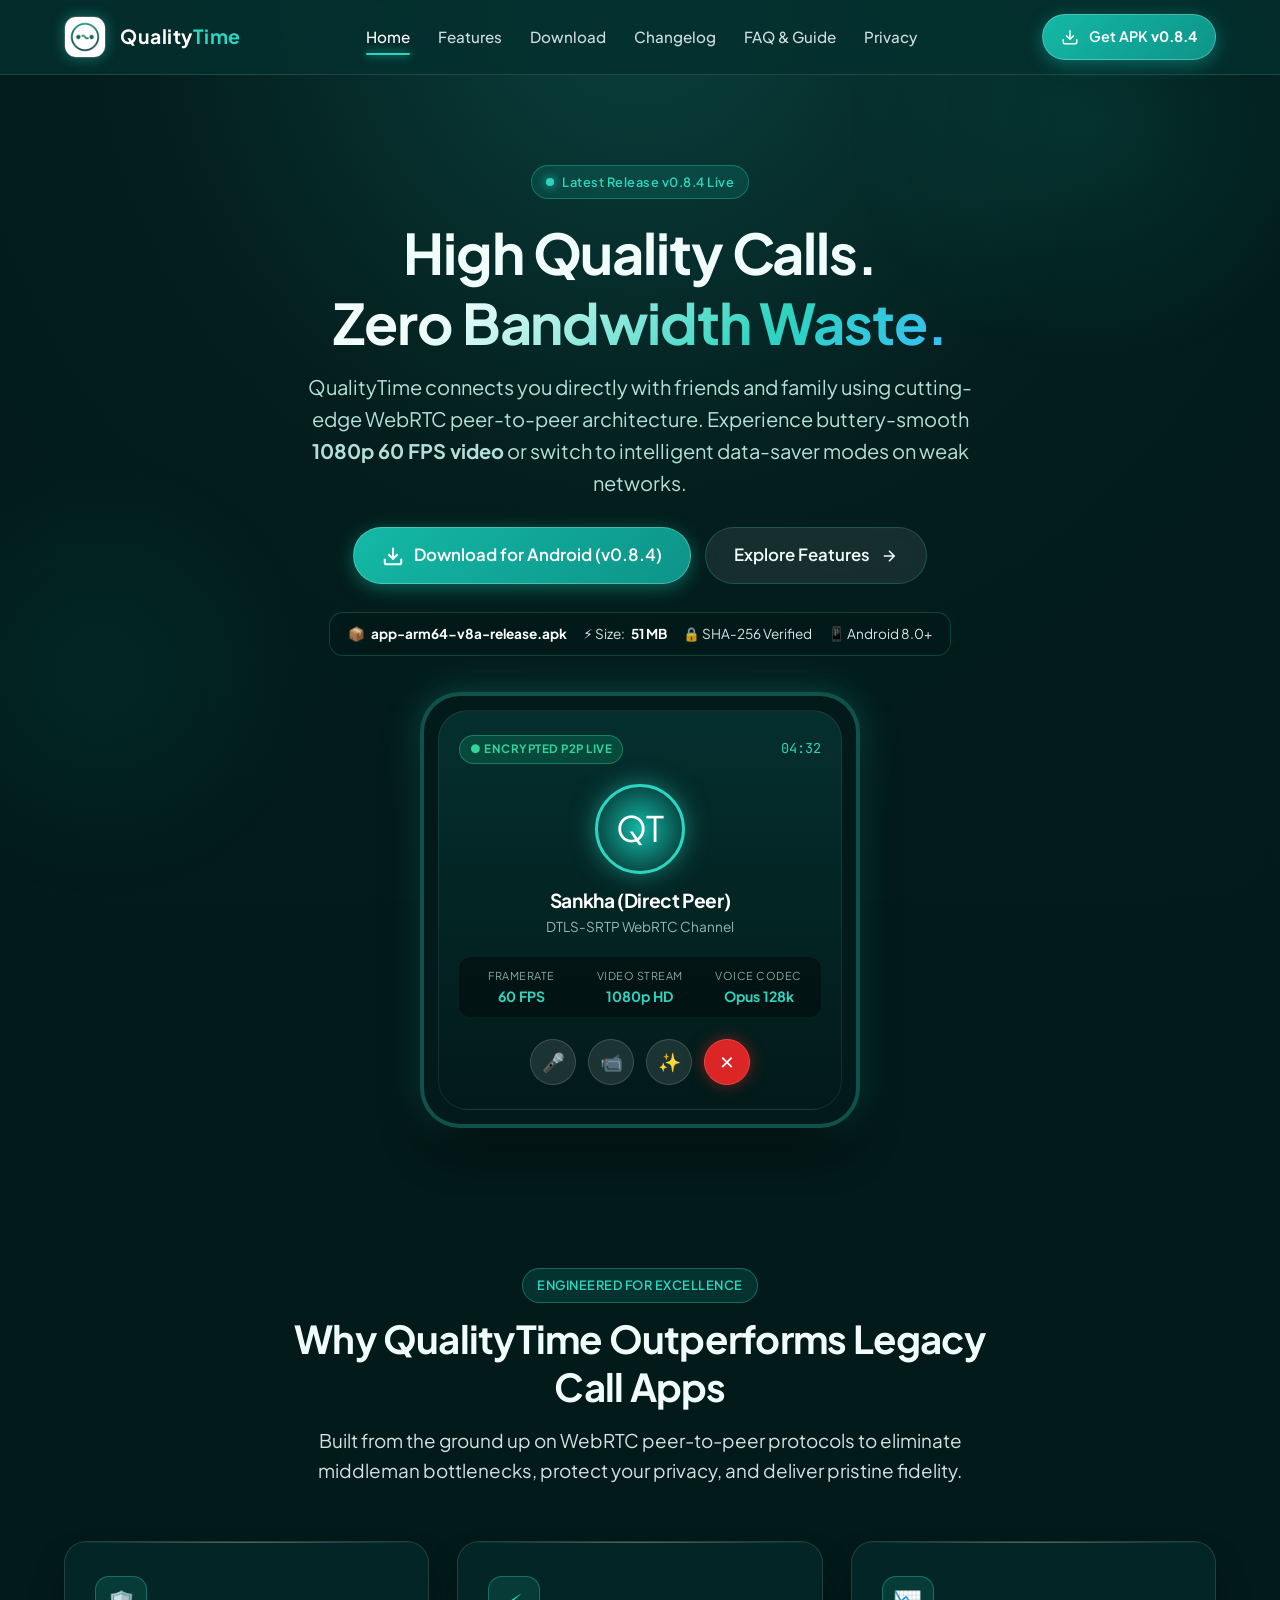
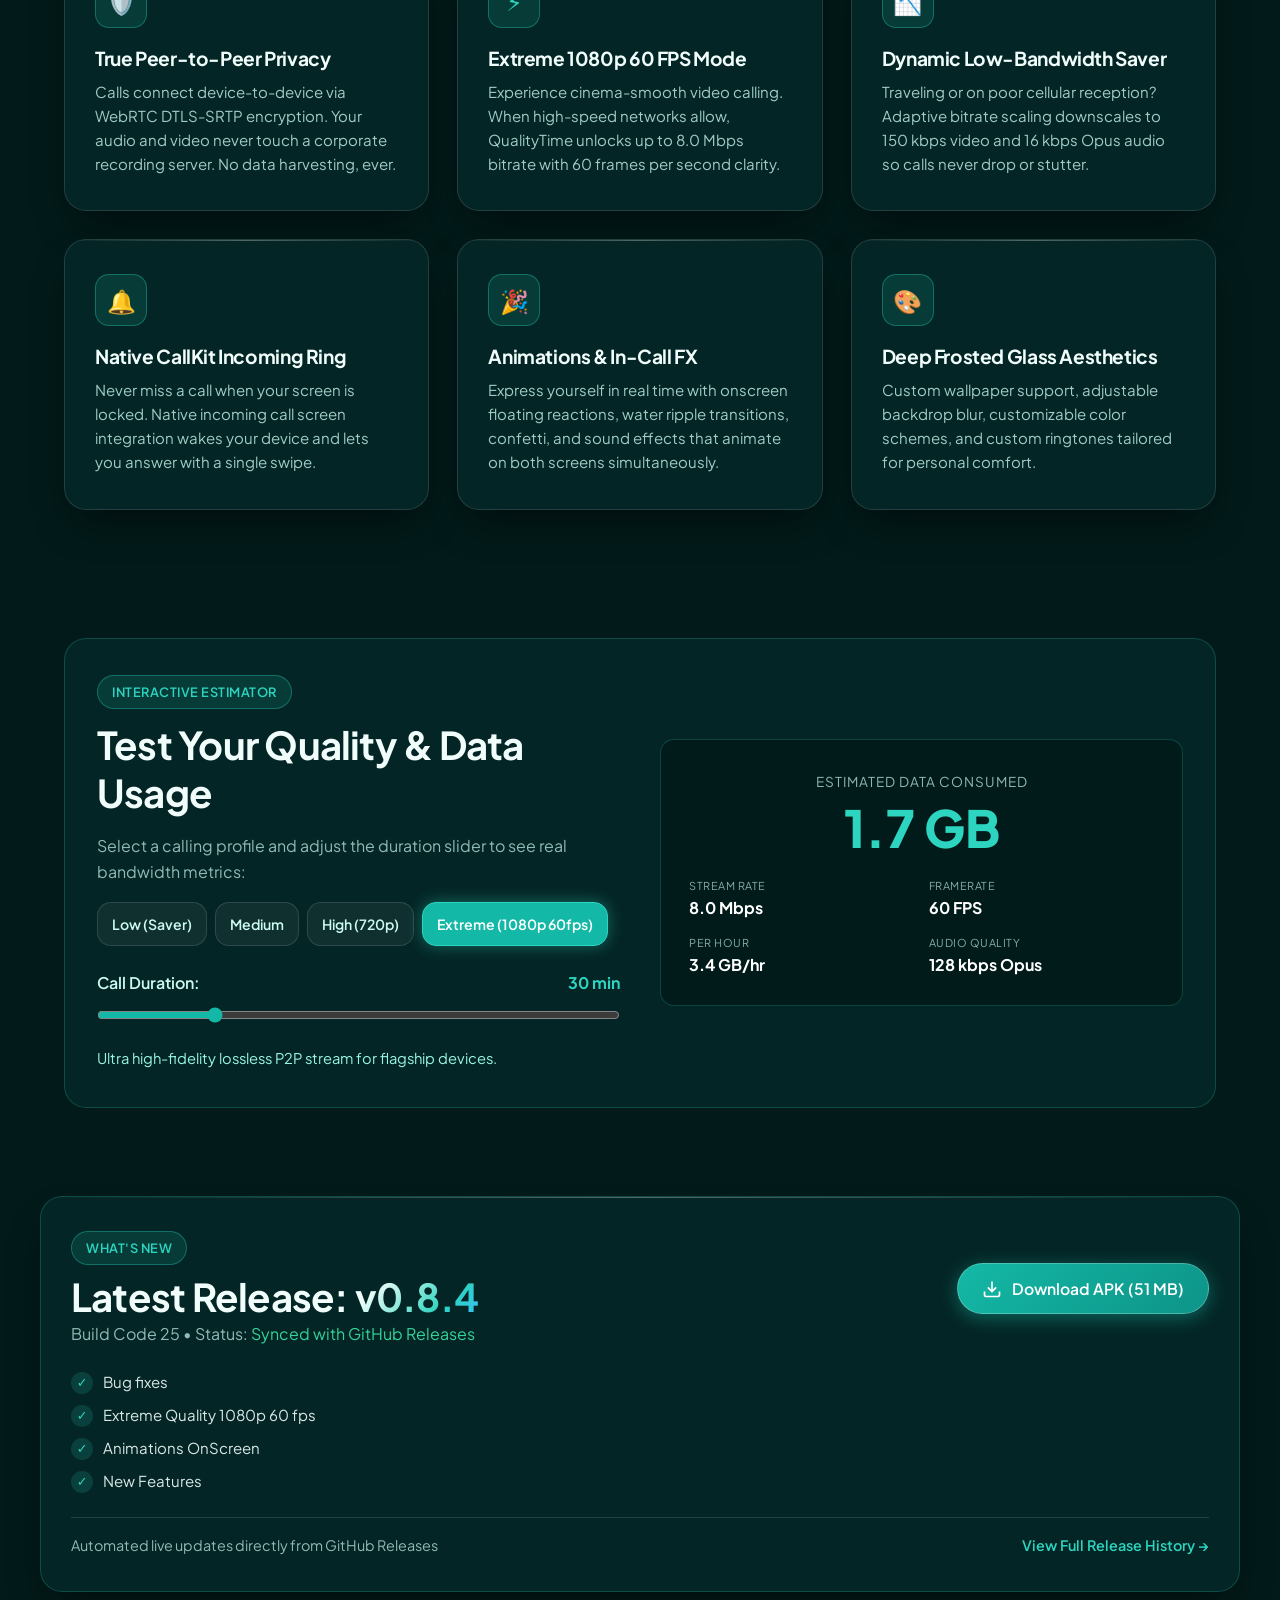
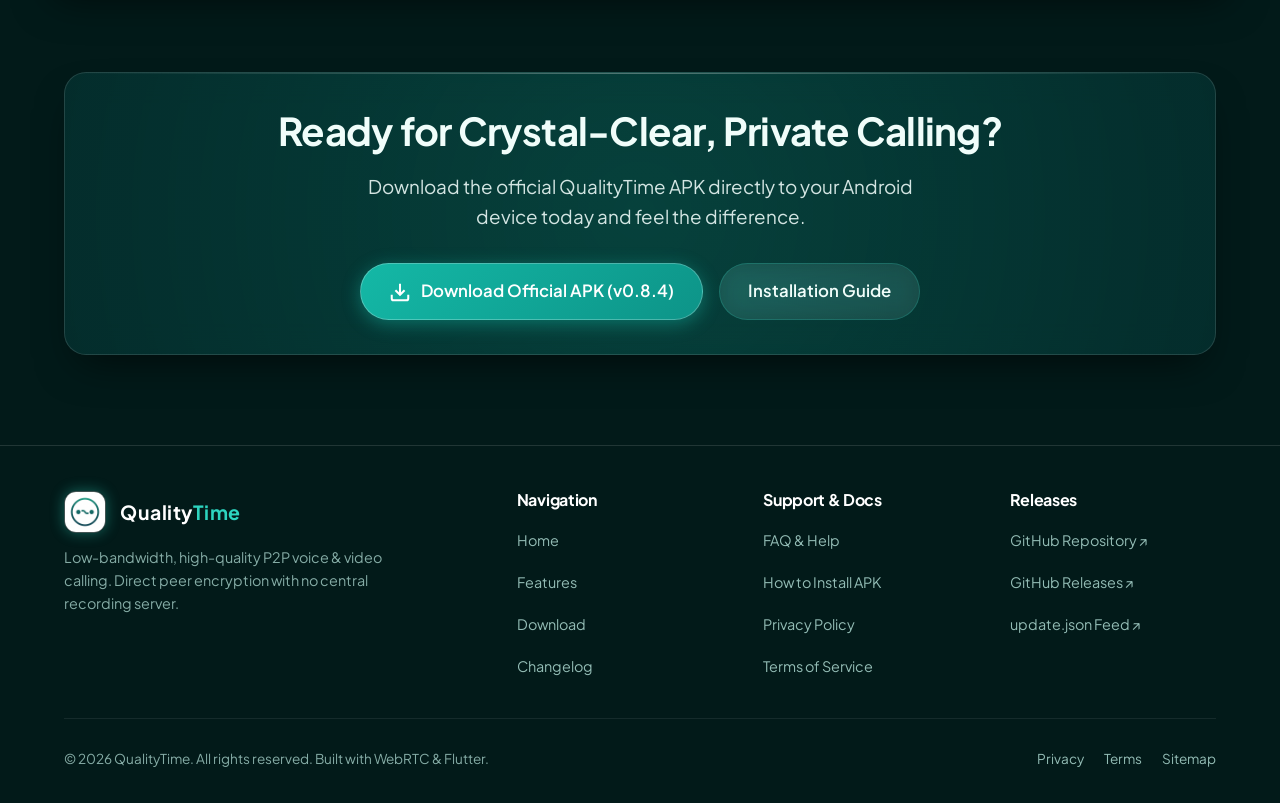
==== commit f2afe030: "feat: make product website responsive and enhance app chat and settings - Add mobile-first responsiv" ====
--- a/website/index.html
+++ b/website/index.html
@@ -82,6 +82,12 @@
           <li><a href="changelog.html" class="nav-link">Changelog</a></li>
           <li><a href="faq.html" class="nav-link">FAQ & Guide</a></li>
           <li><a href="privacy.html" class="nav-link">Privacy</a></li>
+          <li class="nav-mobile-cta">
+            <a href="download.html" class="btn btn-primary dyn-apk-link" aria-label="Direct Download APK">
+              <svg width="18" height="18" viewBox="0 0 24 24" fill="none" stroke="currentColor" stroke-width="2"><path d="M21 15v4a2 2 0 0 1-2 2H5a2 2 0 0 1-2-2v-4"/><polyline points="7 10 12 15 17 10"/><line x1="12" y1="15" x2="12" y2="3"/></svg>
+              <span>Download APK (<strong class="dyn-version">v0.8.4</strong>)</span>
+            </a>
+          </li>
         </ul>
       </nav>
 
--- a/website/assets/css/style.css
+++ b/website/assets/css/style.css
@@ -1,7 +1,8 @@
 /* ==========================================================================
    QualityTime Official Website Stylesheet
    Theme: Pine Teal (#042F2E), Emerald & Neon Mint (#14B8A6 / #2DD4BF),
-   Glassmorphism (Frosted Glass), Modern Minimalist
+   Glassmorphism (Frosted Glass), Modern Minimalist & Fully Responsive
+   Mobile-First (320px+ phones, tablets, desktop)
    ========================================================================== */
 
 :root {
@@ -9,8 +10,8 @@
   --bg-primary: #042f2e;
   --bg-radial-1: #0a403d;
   --bg-radial-2: #031e1d;
-  --bg-card: rgba(6, 44, 43, 0.65);
-  --bg-card-hover: rgba(9, 58, 56, 0.85);
+  --bg-card: rgba(6, 44, 43, 0.7);
+  --bg-card-hover: rgba(9, 58, 56, 0.88);
   --bg-glass-input: rgba(2, 26, 25, 0.7);
   
   --primary: #14b8a6;
@@ -24,12 +25,12 @@
   --text-body: #ccfbf1;
   --text-muted: #99f6e4;
   --text-dim: #5eead4;
-  --text-subtle: #64748b;
+  --text-subtle: #94a3b8;
   --border-glass: rgba(45, 212, 191, 0.22);
   --border-glass-light: rgba(255, 255, 255, 0.12);
   --border-focus: #2dd4bf;
 
-  --shadow-glow: 0 0 40px -10px rgba(45, 212, 191, 0.35);
+  --shadow-glow: 0 0 35px -8px rgba(45, 212, 191, 0.35);
   --shadow-card: 0 20px 40px -15px rgba(0, 0, 0, 0.6);
   --shadow-sm: 0 4px 12px rgba(0, 0, 0, 0.25);
   
@@ -44,7 +45,7 @@
   --transition-smooth: all 0.25s cubic-bezier(0.16, 1, 0.3, 1);
 }
 
-/* Reset & Basics */
+/* Reset & Mobile-First Foundation */
 *, *::before, *::after {
   box-sizing: border-box;
   margin: 0;
@@ -58,6 +59,9 @@
   scroll-behavior: smooth;
   -webkit-font-smoothing: antialiased;
   -moz-osx-font-smoothing: grayscale;
+  overflow-x: hidden;
+  max-width: 100vw;
+  width: 100%;
 }
 
 body {
@@ -67,19 +71,29 @@
   background: radial-gradient(circle at 50% 0%, var(--bg-radial-1) 0%, var(--bg-radial-2) 45%, var(--bg-darkest) 100%);
   background-attachment: fixed;
   overflow-x: hidden;
+  max-width: 100vw;
+  width: 100%;
   position: relative;
-  line-height: 1.65;
+  line-height: 1.6;
   font-size: 16px;
-}
-
-/* Subtle ambient background glow circles */
+  -webkit-text-size-adjust: 100%;
+  -webkit-tap-highlight-color: rgba(45, 212, 191, 0.2);
+}
+
+body.nav-open {
+  overflow: hidden;
+}
+
+/* Subtle ambient background glow circles (constrained to prevent overflow) */
 body::before {
   content: '';
   position: fixed;
   top: -10vw;
   right: -5vw;
-  width: 50vw;
-  height: 50vw;
+  width: 45vw;
+  height: 45vw;
+  max-width: 500px;
+  max-height: 500px;
   background: radial-gradient(circle, rgba(20, 184, 166, 0.12) 0%, transparent 70%);
   border-radius: 50%;
   pointer-events: none;
@@ -91,27 +105,43 @@
   position: fixed;
   bottom: 0;
   left: -10vw;
-  width: 45vw;
-  height: 45vw;
+  width: 40vw;
+  height: 40vw;
+  max-width: 450px;
+  max-height: 450px;
   background: radial-gradient(circle, rgba(16, 185, 129, 0.08) 0%, transparent 70%);
   border-radius: 50%;
   pointer-events: none;
   z-index: 0;
 }
 
+/* Responsive media & images */
+img, svg, video, canvas, audio, iframe, embed, object {
+  display: block;
+  max-width: 100%;
+  height: auto;
+}
+
 a {
   color: inherit;
   text-decoration: none;
   transition: var(--transition-smooth);
 }
 
-img, svg {
-  display: block;
-  max-width: 100%;
-}
-
 button, input, select {
   font-family: inherit;
+}
+
+/* Text Word Wrap & Break Protection */
+h1, h2, h3, h4, h5, h6, p, li, span, a, label {
+  overflow-wrap: break-word;
+  word-break: normal;
+}
+
+.code-inline, pre, code {
+  font-family: var(--font-mono);
+  word-break: break-all;
+  overflow-wrap: anywhere;
 }
 
 /* Containers */
@@ -119,9 +149,15 @@
   width: 100%;
   max-width: 1200px;
   margin: 0 auto;
-  padding: 0 24px;
+  padding: 0 16px;
   position: relative;
   z-index: 1;
+}
+
+@media (min-width: 768px) {
+  .container {
+    padding: 0 24px;
+  }
 }
 
 .container-narrow {
@@ -136,10 +172,10 @@
   letter-spacing: -0.02em;
 }
 
-h1 { font-size: clamp(2.4rem, 5vw, 3.8rem); }
-h2 { font-size: clamp(1.8rem, 3.5vw, 2.6rem); }
-h3 { font-size: clamp(1.3rem, 2.5vw, 1.7rem); }
-h4 { font-size: 1.2rem; }
+h1 { font-size: clamp(1.85rem, 6vw, 3.5rem); }
+h2 { font-size: clamp(1.45rem, 4.5vw, 2.4rem); }
+h3 { font-size: clamp(1.15rem, 3.5vw, 1.6rem); }
+h4 { font-size: 1.1rem; }
 
 .text-gradient {
   background: linear-gradient(135deg, #f0fdfa 20%, #2dd4bf 70%, #38bdf8 100%);
@@ -154,24 +190,24 @@
 }
 
 .lead {
-  font-size: 1.18rem;
-  color: rgba(240, 253, 250, 0.85);
+  font-size: clamp(1rem, 2.8vw, 1.18rem);
+  color: rgba(240, 253, 250, 0.88);
   line-height: 1.6;
 }
 
 .subtle {
-  color: rgba(204, 251, 241, 0.65);
-}
-
-/* Navigation */
+  color: rgba(204, 251, 241, 0.7);
+}
+
+/* Navigation Bar */
 .navbar {
   position: sticky;
   top: 0;
   width: 100%;
-  z-index: 100;
-  backdrop-filter: blur(18px);
-  -webkit-backdrop-filter: blur(18px);
-  background: rgba(4, 47, 46, 0.75);
+  z-index: 1000;
+  backdrop-filter: blur(20px);
+  -webkit-backdrop-filter: blur(20px);
+  background: rgba(4, 47, 46, 0.85);
   border-bottom: 1px solid var(--border-glass-light);
   transition: var(--transition-smooth);
 }
@@ -180,29 +216,49 @@
   display: flex;
   align-items: center;
   justify-content: space-between;
-  height: 76px;
+  height: 68px;
+}
+
+@media (min-width: 768px) {
+  .nav-container {
+    height: 74px;
+  }
 }
 
 .brand {
   display: flex;
   align-items: center;
-  gap: 14px;
+  gap: 10px;
+  min-height: 44px;
 }
 
 .brand-icon {
-  width: 42px;
-  height: 42px;
-  border-radius: 12px;
+  width: 36px;
+  height: 36px;
+  border-radius: 10px;
   object-fit: cover;
-  box-shadow: 0 0 16px rgba(45, 212, 191, 0.4);
+  box-shadow: 0 0 14px rgba(45, 212, 191, 0.4);
   border: 1px solid rgba(255, 255, 255, 0.25);
+  flex-shrink: 0;
+}
+
+@media (min-width: 768px) {
+  .brand-icon {
+    width: 42px;
+    height: 42px;
+    border-radius: 12px;
+  }
+  .brand {
+    gap: 14px;
+  }
 }
 
 .brand-name {
-  font-size: 1.35rem;
+  font-size: 1.22rem;
   font-weight: 700;
   letter-spacing: 0.5px;
   color: #fff;
+  white-space: nowrap;
 }
 
 .brand-name span {
@@ -210,54 +266,158 @@
 }
 
 .nav-links {
-  display: flex;
-  align-items: center;
-  gap: 32px;
+  display: none;
   list-style: none;
 }
 
-.nav-link {
-  font-size: 0.95rem;
-  font-weight: 500;
-  color: rgba(240, 253, 250, 0.8);
-  position: relative;
-  padding: 6px 0;
-}
-
-.nav-link:hover, .nav-link.active {
-  color: #fff;
-}
-
-.nav-link.active::after {
-  content: '';
-  position: absolute;
-  bottom: 0;
-  left: 0;
-  width: 100%;
-  height: 2px;
-  background: var(--primary-glow);
-  box-shadow: 0 0 8px var(--primary-glow);
-  border-radius: 2px;
+@media (min-width: 769px) {
+  .nav-links {
+    display: flex;
+    align-items: center;
+    gap: 28px;
+  }
+
+  .nav-link {
+    font-size: 0.95rem;
+    font-weight: 500;
+    color: rgba(240, 253, 250, 0.85);
+    position: relative;
+    padding: 8px 0;
+    min-height: 44px;
+    display: inline-flex;
+    align-items: center;
+  }
+
+  .nav-link:hover, .nav-link.active {
+    color: #fff;
+  }
+
+  .nav-link.active::after {
+    content: '';
+    position: absolute;
+    bottom: 4px;
+    left: 0;
+    width: 100%;
+    height: 2px;
+    background: var(--primary-glow);
+    box-shadow: 0 0 8px var(--primary-glow);
+    border-radius: 2px;
+  }
+
+  .nav-mobile-cta {
+    display: none;
+  }
 }
 
 .nav-cta {
   display: flex;
   align-items: center;
-  gap: 16px;
-}
-
-/* Mobile Toggle */
+  gap: 10px;
+}
+
+@media (min-width: 768px) {
+  .nav-cta {
+    gap: 16px;
+  }
+}
+
+/* Mobile Toggle Button (Guaranteed 44x44px touch target) */
 .menu-toggle {
-  display: none;
-  background: transparent;
-  border: none;
+  display: inline-flex;
+  align-items: center;
+  justify-content: center;
+  width: 44px;
+  height: 44px;
+  min-width: 44px;
+  min-height: 44px;
+  background: rgba(255, 255, 255, 0.08);
+  border: 1px solid var(--border-glass-light);
+  border-radius: var(--radius-sm);
   color: var(--text-main);
-  font-size: 1.5rem;
+  font-size: 1.4rem;
   cursor: pointer;
-  padding: 8px;
-}
-
-/* Buttons */
+  touch-action: manipulation;
+  transition: var(--transition-smooth);
+}
+
+.menu-toggle:hover, .menu-toggle:focus-visible {
+  background: rgba(45, 212, 191, 0.2);
+  border-color: var(--primary-glow);
+  outline: none;
+}
+
+@media (min-width: 769px) {
+  .menu-toggle {
+    display: none;
+  }
+}
+
+/* Mobile Menu Drawer */
+@media (max-width: 768px) {
+  .nav-links {
+    position: fixed;
+    top: 68px;
+    left: 0;
+    right: 0;
+    width: 100%;
+    max-height: calc(100vh - 68px);
+    overflow-y: auto;
+    -webkit-overflow-scrolling: touch;
+    background: rgba(2, 26, 25, 0.98);
+    backdrop-filter: blur(28px);
+    -webkit-backdrop-filter: blur(28px);
+    flex-direction: column;
+    padding: 20px 16px 36px;
+    gap: 6px;
+    border-bottom: 1px solid var(--border-glass);
+    box-shadow: 0 25px 50px rgba(0, 0, 0, 0.85);
+    z-index: 999;
+  }
+
+  .nav-links.show {
+    display: flex;
+    animation: drawerSlide 0.22s ease-out;
+  }
+
+  .nav-link {
+    display: flex;
+    align-items: center;
+    width: 100%;
+    min-height: 46px;
+    padding: 10px 18px;
+    border-radius: var(--radius-md);
+    font-size: 1.05rem;
+    font-weight: 600;
+    color: rgba(240, 253, 250, 0.9);
+    touch-action: manipulation;
+  }
+
+  .nav-link:hover, .nav-link:focus, .nav-link.active {
+    background: rgba(20, 184, 166, 0.18);
+    color: #fff;
+    border: 1px solid var(--border-glass);
+  }
+
+  .nav-mobile-cta {
+    margin-top: 14px;
+    padding-top: 14px;
+    border-top: 1px solid var(--border-glass-light);
+    width: 100%;
+    list-style: none;
+  }
+
+  .nav-mobile-cta .btn {
+    width: 100%;
+    min-height: 48px;
+  }
+}
+
+@keyframes drawerSlide {
+  from { opacity: 0; transform: translateY(-12px); }
+  to { opacity: 1; transform: translateY(0); }
+}
+
+/* Buttons (All tap-friendly, minimum 44px) */
 .btn {
   display: inline-flex;
   align-items: center;
@@ -271,45 +431,70 @@
   transition: var(--transition-smooth);
   border: 1px solid transparent;
   text-align: center;
+  min-height: 44px;
+  min-width: 44px;
+  box-sizing: border-box;
+  touch-action: manipulation;
+  -webkit-tap-highlight-color: transparent;
+  white-space: normal;
 }
 
 .btn-primary {
   background: linear-gradient(135deg, #14b8a6 0%, #0d9488 100%);
   color: #ffffff;
-  box-shadow: 0 4px 20px rgba(20, 184, 166, 0.45);
+  box-shadow: 0 4px 18px rgba(20, 184, 166, 0.45);
   border: 1px solid rgba(255, 255, 255, 0.25);
 }
 
-.btn-primary:hover {
+.btn-primary:hover, .btn-primary:active {
   transform: translateY(-2px);
   background: linear-gradient(135deg, #2dd4bf 0%, #14b8a6 100%);
-  box-shadow: 0 8px 30px rgba(45, 212, 191, 0.65);
+  box-shadow: 0 8px 28px rgba(45, 212, 191, 0.65);
   color: #042f2e;
 }
 
 .btn-secondary {
-  background: rgba(255, 255, 255, 0.07);
+  background: rgba(255, 255, 255, 0.08);
   backdrop-filter: blur(12px);
   -webkit-backdrop-filter: blur(12px);
   color: #f0fdfa;
   border: 1px solid var(--border-glass);
 }
 
-.btn-secondary:hover {
-  background: rgba(255, 255, 255, 0.14);
+.btn-secondary:hover, .btn-secondary:active {
+  background: rgba(255, 255, 255, 0.16);
   border-color: rgba(45, 212, 191, 0.5);
   transform: translateY(-2px);
   color: #ffffff;
 }
 
 .btn-sm {
-  padding: 8px 16px;
-  font-size: 0.88rem;
+  min-height: 44px;
+  min-width: 44px;
+  padding: 10px 18px;
+  font-size: 0.9rem;
 }
 
 .btn-lg {
-  padding: 16px 36px;
-  font-size: 1.1rem;
+  min-height: 50px;
+  padding: 14px 28px;
+  font-size: 1.05rem;
+}
+
+/* Nav CTA Button Behavior on Mobile (320px–480px) */
+@media (max-width: 480px) {
+  .nav-cta .btn-sm {
+    padding: 0;
+    width: 44px;
+    height: 44px;
+    min-width: 44px;
+    min-height: 44px;
+    border-radius: 50%;
+  }
+
+  .nav-cta .btn-sm span {
+    display: none;
+  }
 }
 
 /* Badges & Pills */
@@ -319,12 +504,13 @@
   gap: 8px;
   padding: 6px 14px;
   border-radius: var(--radius-full);
-  font-size: 0.82rem;
+  font-size: 0.8rem;
   font-weight: 600;
   letter-spacing: 0.5px;
   background: rgba(20, 184, 166, 0.15);
   border: 1px solid rgba(45, 212, 191, 0.35);
   color: var(--primary-glow);
+  max-width: 100%;
 }
 
 .pulse-dot {
@@ -334,6 +520,7 @@
   background: #2dd4bf;
   box-shadow: 0 0 10px #2dd4bf;
   animation: pulse 2s infinite;
+  flex-shrink: 0;
 }
 
 @keyframes pulse {
@@ -349,11 +536,18 @@
   -webkit-backdrop-filter: blur(16px);
   border: 1px solid var(--border-glass-light);
   border-radius: var(--radius-lg);
-  padding: 32px;
+  padding: 22px 18px;
   box-shadow: var(--shadow-card);
   transition: var(--transition-smooth);
   position: relative;
   overflow: hidden;
+  max-width: 100%;
+}
+
+@media (min-width: 768px) {
+  .glass-card {
+    padding: 34px 30px;
+  }
 }
 
 .glass-card::before {
@@ -369,15 +563,26 @@
 .glass-card:hover {
   background: var(--bg-card-hover);
   border-color: var(--border-glass);
-  transform: translateY(-4px);
   box-shadow: var(--shadow-glow), var(--shadow-card);
 }
 
 /* Hero Section */
 .hero {
-  padding: 90px 0 60px;
+  padding: 40px 0 24px;
   text-align: center;
   position: relative;
+}
+
+@media (min-width: 768px) {
+  .hero {
+    padding: 70px 0 40px;
+  }
+}
+
+@media (min-width: 1024px) {
+  .hero {
+    padding: 90px 0 60px;
+  }
 }
 
 .hero-content {
@@ -386,13 +591,13 @@
 }
 
 .hero-title {
-  margin: 22px 0 18px;
+  margin: 18px 0 14px;
 }
 
 .hero-subtitle {
-  font-size: 1.25rem;
-  color: rgba(204, 251, 241, 0.85);
-  margin-bottom: 36px;
+  font-size: clamp(1.05rem, 3vw, 1.25rem);
+  color: rgba(204, 251, 241, 0.88);
+  margin-bottom: 28px;
   max-width: 680px;
   margin-left: auto;
   margin-right: auto;
@@ -402,21 +607,36 @@
   display: flex;
   align-items: center;
   justify-content: center;
-  gap: 18px;
+  gap: 14px;
   flex-wrap: wrap;
-  margin-bottom: 40px;
+  margin-bottom: 28px;
+  width: 100%;
+}
+
+@media (max-width: 520px) {
+  .hero-actions {
+    flex-direction: column;
+    gap: 12px;
+  }
+  .hero-actions .btn {
+    width: 100%;
+  }
 }
 
 .release-meta-bar {
   display: inline-flex;
   align-items: center;
-  gap: 20px;
-  padding: 10px 24px;
-  background: rgba(2, 26, 25, 0.6);
+  justify-content: center;
+  gap: 10px 16px;
+  padding: 10px 18px;
+  background: rgba(2, 26, 25, 0.7);
   border: 1px solid var(--border-glass);
-  border-radius: var(--radius-full);
-  font-size: 0.9rem;
+  border-radius: var(--radius-md);
+  font-size: 0.85rem;
   color: rgba(240, 253, 250, 0.9);
+  flex-wrap: wrap;
+  max-width: 100%;
+  box-sizing: border-box;
 }
 
 .release-meta-bar span {
@@ -429,53 +649,74 @@
   color: #fff;
 }
 
-/* Hero App Showcase Visual */
+/* Phone Mockup Showcase */
 .hero-visual {
-  margin-top: 50px;
+  margin-top: 36px;
   position: relative;
   display: flex;
   justify-content: center;
+  width: 100%;
 }
 
 .phone-mockup-wrap {
   position: relative;
   width: 100%;
-  max-width: 480px;
+  max-width: 380px;
 }
 
 .phone-mockup {
   background: #021a19;
-  border: 4px solid rgba(45, 212, 191, 0.3);
-  border-radius: 40px;
-  padding: 14px;
-  box-shadow: 0 30px 60px -15px rgba(0, 0, 0, 0.9), 0 0 40px rgba(45, 212, 191, 0.25);
+  border: 3px solid rgba(45, 212, 191, 0.3);
+  border-radius: 32px;
+  padding: 10px;
+  box-shadow: 0 25px 50px -15px rgba(0, 0, 0, 0.9), 0 0 35px rgba(45, 212, 191, 0.25);
   position: relative;
   overflow: hidden;
+  max-width: 100%;
+}
+
+@media (min-width: 768px) {
+  .phone-mockup-wrap {
+    max-width: 440px;
+  }
+  .phone-mockup {
+    border-width: 4px;
+    border-radius: 40px;
+    padding: 14px;
+  }
 }
 
 .phone-screen {
   background: linear-gradient(180deg, #042f2e 0%, #021a19 100%);
-  border-radius: 30px;
+  border-radius: 24px;
   overflow: hidden;
-  padding: 24px 20px;
+  padding: 18px 14px;
   text-align: left;
   border: 1px solid rgba(255, 255, 255, 0.08);
 }
 
+@media (min-width: 768px) {
+  .phone-screen {
+    border-radius: 30px;
+    padding: 24px 20px;
+  }
+}
+
 .call-header {
   display: flex;
   justify-content: space-between;
   align-items: center;
-  margin-bottom: 24px;
+  margin-bottom: 20px;
+  gap: 8px;
 }
 
 .call-badge-live {
   background: rgba(16, 185, 129, 0.2);
   color: #34d399;
   border: 1px solid rgba(52, 211, 153, 0.4);
-  padding: 4px 12px;
+  padding: 4px 10px;
   border-radius: 20px;
-  font-size: 0.75rem;
+  font-size: 0.72rem;
   font-weight: 700;
   letter-spacing: 0.5px;
 }
@@ -484,48 +725,64 @@
   display: flex;
   flex-direction: column;
   align-items: center;
-  gap: 16px;
-  margin: 30px 0;
+  gap: 14px;
+  margin: 20px 0;
 }
 
 .call-avatar {
-  width: 90px;
-  height: 90px;
+  width: 76px;
+  height: 76px;
   border-radius: 50%;
   background: radial-gradient(circle, #14b8a6 0%, #042f2e 90%);
   display: flex;
   align-items: center;
   justify-content: center;
-  font-size: 2.2rem;
+  font-size: 1.8rem;
   color: #fff;
   border: 3px solid #2dd4bf;
-  box-shadow: 0 0 30px rgba(45, 212, 191, 0.5);
+  box-shadow: 0 0 25px rgba(45, 212, 191, 0.5);
   position: relative;
+}
+
+@media (min-width: 768px) {
+  .call-avatar {
+    width: 90px;
+    height: 90px;
+    font-size: 2.2rem;
+  }
 }
 
 .call-stats-row {
   display: grid;
   grid-template-columns: repeat(3, 1fr);
-  gap: 10px;
-  background: rgba(0, 0, 0, 0.35);
-  border-radius: 14px;
-  padding: 12px;
-  margin-top: 24px;
+  gap: 6px;
+  background: rgba(0, 0, 0, 0.4);
+  border-radius: 12px;
+  padding: 10px 6px;
+  margin-top: 18px;
+}
+
+@media (max-width: 350px) {
+  .call-stats-row {
+    grid-template-columns: 1fr;
+    gap: 8px;
+  }
 }
 
 .stat-box {
   text-align: center;
+  overflow: hidden;
 }
 
 .stat-label {
-  font-size: 0.7rem;
-  color: rgba(204, 251, 241, 0.6);
+  font-size: 0.68rem;
+  color: rgba(204, 251, 241, 0.65);
   text-transform: uppercase;
   letter-spacing: 0.5px;
 }
 
 .stat-value {
-  font-size: 0.95rem;
+  font-size: 0.88rem;
   font-weight: 700;
   color: #2dd4bf;
 }
@@ -533,13 +790,15 @@
 .call-controls {
   display: flex;
   justify-content: center;
-  gap: 16px;
-  margin-top: 28px;
+  gap: 12px;
+  margin-top: 22px;
 }
 
 .ctrl-btn {
-  width: 50px;
-  height: 50px;
+  width: 46px;
+  height: 46px;
+  min-width: 44px;
+  min-height: 44px;
   border-radius: 50%;
   display: flex;
   align-items: center;
@@ -548,7 +807,8 @@
   border: 1px solid rgba(255, 255, 255, 0.15);
   color: #fff;
   cursor: pointer;
-  font-size: 1.2rem;
+  font-size: 1.15rem;
+  touch-action: manipulation;
 }
 
 .ctrl-btn.hangup {
@@ -557,56 +817,91 @@
   box-shadow: 0 0 16px rgba(220, 38, 38, 0.5);
 }
 
-/* Feature Grid */
+/* Mobile-First Grid System */
 .features-section {
-  padding: 100px 0;
+  padding: 50px 0;
+}
+
+@media (min-width: 768px) {
+  .features-section {
+    padding: 80px 0;
+  }
 }
 
 .section-head {
   text-align: center;
   max-width: 720px;
-  margin: 0 auto 64px;
+  margin: 0 auto 40px;
+}
+
+@media (min-width: 768px) {
+  .section-head {
+    margin-bottom: 56px;
+  }
 }
 
 .section-head h2 {
   margin-top: 12px;
-  margin-bottom: 16px;
-}
-
+  margin-bottom: 14px;
+}
+
+/* Responsive Grid 3 (1 col on mobile, 2 col on tablet, 3 col on desktop) */
 .grid-3 {
   display: grid;
-  grid-template-columns: repeat(auto-fit, minmax(320px, 1fr));
-  gap: 28px;
-}
-
+  grid-template-columns: 1fr;
+  gap: 18px;
+}
+
+@media (min-width: 640px) {
+  .grid-3 {
+    grid-template-columns: repeat(2, 1fr);
+    gap: 22px;
+  }
+}
+
+@media (min-width: 992px) {
+  .grid-3 {
+    grid-template-columns: repeat(3, 1fr);
+    gap: 28px;
+  }
+}
+
+/* Responsive Grid 2 (1 col on mobile, 2 col on tablet/desktop) */
 .grid-2 {
   display: grid;
-  grid-template-columns: repeat(auto-fit, minmax(400px, 1fr));
-  gap: 32px;
+  grid-template-columns: 1fr;
+  gap: 20px;
+}
+
+@media (min-width: 768px) {
+  .grid-2 {
+    grid-template-columns: repeat(2, 1fr);
+    gap: 32px;
+  }
 }
 
 .feature-icon-box {
-  width: 56px;
-  height: 56px;
-  border-radius: 16px;
+  width: 52px;
+  height: 52px;
+  border-radius: 14px;
   background: rgba(20, 184, 166, 0.15);
   border: 1px solid rgba(45, 212, 191, 0.35);
   color: #2dd4bf;
   display: flex;
   align-items: center;
   justify-content: center;
-  font-size: 1.5rem;
-  margin-bottom: 22px;
+  font-size: 1.45rem;
+  margin-bottom: 18px;
 }
 
 .feature-title {
-  margin-bottom: 12px;
-  font-size: 1.25rem;
+  margin-bottom: 10px;
+  font-size: 1.2rem;
 }
 
 .feature-desc {
-  color: rgba(204, 251, 241, 0.75);
-  font-size: 0.95rem;
+  color: rgba(204, 251, 241, 0.78);
+  font-size: 0.94rem;
   line-height: 1.6;
 }
 
@@ -617,34 +912,63 @@
   -webkit-backdrop-filter: blur(16px);
   border: 1px solid var(--border-glass);
   border-radius: var(--radius-lg);
-  padding: 40px;
-  margin: 40px 0;
+  padding: 22px 16px;
+  margin: 32px 0;
+}
+
+@media (min-width: 768px) {
+  .calculator-box {
+    padding: 36px 32px;
+    margin: 48px 0;
+  }
 }
 
 .calc-grid {
   display: grid;
-  grid-template-columns: 1fr 1fr;
-  gap: 40px;
-  align-items: center;
+  grid-template-columns: 1fr;
+  gap: 24px;
+}
+
+@media (min-width: 860px) {
+  .calc-grid {
+    grid-template-columns: 1fr 1fr;
+    gap: 40px;
+    align-items: center;
+  }
 }
 
 .quality-buttons {
   display: flex;
-  gap: 10px;
-  margin: 20px 0;
+  gap: 8px;
+  margin: 18px 0;
   flex-wrap: wrap;
 }
 
 .quality-btn {
-  padding: 10px 18px;
+  padding: 10px 14px;
   border-radius: var(--radius-md);
   border: 1px solid var(--border-glass-light);
   background: rgba(255, 255, 255, 0.05);
   color: var(--text-body);
   cursor: pointer;
   font-weight: 600;
-  font-size: 0.9rem;
+  font-size: 0.88rem;
   transition: var(--transition-smooth);
+  min-height: 44px;
+  min-width: 44px;
+  display: inline-flex;
+  align-items: center;
+  justify-content: center;
+  touch-action: manipulation;
+}
+
+@media (max-width: 480px) {
+  .quality-btn {
+    flex: 1 1 calc(50% - 6px);
+    font-size: 0.82rem;
+    padding: 10px 6px;
+    text-align: center;
+  }
 }
 
 .quality-btn:hover {
@@ -660,52 +984,85 @@
 }
 
 .calc-result-card {
-  background: rgba(2, 26, 25, 0.75);
+  background: rgba(2, 26, 25, 0.85);
   border: 1px solid var(--border-glass);
   border-radius: var(--radius-md);
-  padding: 28px;
+  padding: 22px 16px;
   text-align: center;
 }
 
+@media (min-width: 768px) {
+  .calc-result-card {
+    padding: 28px;
+  }
+}
+
 .calc-rate-big {
-  font-size: 3rem;
+  font-size: clamp(2.4rem, 8vw, 3.2rem);
   font-weight: 800;
   color: #2dd4bf;
-  margin: 10px 0;
+  margin: 8px 0;
   line-height: 1;
 }
 
 /* Download Hub */
 .download-hero {
-  padding: 80px 0 40px;
+  padding: 40px 0 24px;
   text-align: center;
 }
 
+@media (min-width: 768px) {
+  .download-hero {
+    padding: 70px 0 36px;
+  }
+}
+
 .download-card-featured {
-  background: linear-gradient(180deg, rgba(20, 184, 166, 0.15) 0%, rgba(6, 44, 43, 0.8) 100%);
+  background: linear-gradient(180deg, rgba(20, 184, 166, 0.15) 0%, rgba(6, 44, 43, 0.85) 100%);
   border: 2px solid var(--border-glass);
   border-radius: var(--radius-lg);
-  padding: 44px;
+  padding: 24px 18px;
   box-shadow: var(--shadow-glow), var(--shadow-card);
   text-align: left;
   display: grid;
-  grid-template-columns: 1.2fr 1fr;
-  gap: 40px;
-  align-items: center;
+  grid-template-columns: 1fr;
+  gap: 28px;
+}
+
+@media (min-width: 900px) {
+  .download-card-featured {
+    grid-template-columns: 1.2fr 1fr;
+    gap: 40px;
+    padding: 44px;
+    align-items: center;
+  }
 }
 
 .download-platforms-grid {
   display: grid;
-  grid-template-columns: repeat(auto-fit, minmax(240px, 1fr));
-  gap: 20px;
-  margin: 40px 0;
+  grid-template-columns: 1fr;
+  gap: 16px;
+  margin: 32px 0;
+}
+
+@media (min-width: 520px) {
+  .download-platforms-grid {
+    grid-template-columns: repeat(2, 1fr);
+    gap: 20px;
+  }
+}
+
+@media (min-width: 992px) {
+  .download-platforms-grid {
+    grid-template-columns: repeat(4, 1fr);
+  }
 }
 
 .platform-card {
   background: var(--bg-card);
   border: 1px solid var(--border-glass-light);
   border-radius: var(--radius-md);
-  padding: 24px;
+  padding: 22px 18px;
   text-align: center;
   transition: var(--transition-smooth);
 }
@@ -716,8 +1073,8 @@
 }
 
 .platform-icon {
-  font-size: 2.5rem;
-  margin-bottom: 12px;
+  font-size: 2.2rem;
+  margin-bottom: 10px;
   color: var(--primary-glow);
 }
 
@@ -742,19 +1099,33 @@
   border: 1px solid rgba(251, 191, 36, 0.4);
 }
 
-/* Step-by-Step Install Guide */
+/* Steps Walkthrough */
 .steps-wrap {
-  margin: 50px 0;
+  margin: 36px 0;
   display: grid;
-  grid-template-columns: repeat(auto-fit, minmax(260px, 1fr));
-  gap: 24px;
+  grid-template-columns: 1fr;
+  gap: 18px;
+}
+
+@media (min-width: 580px) {
+  .steps-wrap {
+    grid-template-columns: repeat(2, 1fr);
+    gap: 20px;
+  }
+}
+
+@media (min-width: 992px) {
+  .steps-wrap {
+    grid-template-columns: repeat(4, 1fr);
+    gap: 24px;
+  }
 }
 
 .step-card {
   background: var(--bg-card);
   border: 1px solid var(--border-glass-light);
   border-radius: var(--radius-md);
-  padding: 28px;
+  padding: 24px 18px;
   position: relative;
 }
 
@@ -768,16 +1139,31 @@
   display: flex;
   align-items: center;
   justify-content: center;
-  margin-bottom: 16px;
+  margin-bottom: 14px;
   box-shadow: 0 0 14px rgba(45, 212, 191, 0.6);
 }
 
-/* FAQ Accordion */
+/* Responsive Table Wrapper */
+.table-responsive {
+  width: 100%;
+  overflow-x: auto;
+  -webkit-overflow-scrolling: touch;
+  margin: 16px 0;
+  border-radius: var(--radius-sm);
+}
+
+.table-responsive table {
+  width: 100%;
+  min-width: 520px;
+  border-collapse: collapse;
+}
+
+/* FAQ Accordion (Tap Friendly, >= 44px) */
 .faq-list {
   display: flex;
   flex-direction: column;
-  gap: 16px;
-  margin: 40px 0;
+  gap: 14px;
+  margin: 32px 0;
 }
 
 .faq-item {
@@ -794,37 +1180,54 @@
 
 .faq-question {
   width: 100%;
-  padding: 20px 24px;
+  min-height: 48px;
+  padding: 16px 18px;
   display: flex;
   justify-content: space-between;
   align-items: center;
+  gap: 12px;
   background: transparent;
   border: none;
   color: var(--text-main);
-  font-size: 1.05rem;
+  font-size: 1rem;
   font-weight: 600;
   text-align: left;
   cursor: pointer;
+  touch-action: manipulation;
+}
+
+@media (min-width: 768px) {
+  .faq-question {
+    padding: 20px 24px;
+    font-size: 1.05rem;
+  }
 }
 
 .faq-icon {
-  font-size: 1.2rem;
+  font-size: 1.25rem;
   transition: transform 0.25s ease;
   color: var(--primary-glow);
+  flex-shrink: 0;
 }
 
 .faq-answer {
   max-height: 0;
   overflow: hidden;
   transition: max-height 0.3s cubic-bezier(0, 1, 0, 1);
-  padding: 0 24px;
+  padding: 0 18px;
   color: rgba(204, 251, 241, 0.85);
-  font-size: 0.95rem;
+  font-size: 0.94rem;
+}
+
+@media (min-width: 768px) {
+  .faq-answer {
+    padding: 0 24px;
+  }
 }
 
 .faq-item.open .faq-answer {
-  max-height: 600px;
-  padding-bottom: 22px;
+  max-height: 700px;
+  padding-bottom: 20px;
   transition: max-height 0.4s ease-in-out;
 }
 
@@ -843,10 +1246,11 @@
 
 .notes-list li {
   display: flex;
-  align-items: center;
+  align-items: flex-start;
   gap: 10px;
   color: rgba(240, 253, 250, 0.9);
-  font-size: 0.95rem;
+  font-size: 0.94rem;
+  line-height: 1.5;
 }
 
 .notes-list li::before {
@@ -856,11 +1260,14 @@
   background: rgba(45, 212, 191, 0.15);
   width: 22px;
   height: 22px;
+  min-width: 22px;
   border-radius: 50%;
   display: inline-flex;
   align-items: center;
   justify-content: center;
   font-size: 0.8rem;
+  flex-shrink: 0;
+  margin-top: 1px;
 }
 
 /* Legal Documents & Content formatting */
@@ -868,51 +1275,72 @@
   background: var(--bg-card);
   border: 1px solid var(--border-glass-light);
   border-radius: var(--radius-lg);
-  padding: 48px;
-  margin: 40px 0 80px;
+  padding: 24px 18px;
+  margin: 32px 0 60px;
+}
+
+@media (min-width: 768px) {
+  .legal-content {
+    padding: 44px;
+    margin: 40px 0 80px;
+  }
 }
 
 .legal-content h2 {
-  margin-top: 36px;
-  margin-bottom: 14px;
-  font-size: 1.5rem;
+  margin-top: 32px;
+  margin-bottom: 12px;
+  font-size: 1.4rem;
   color: var(--text-main);
   border-bottom: 1px solid var(--border-glass-light);
   padding-bottom: 8px;
 }
 
 .legal-content p, .legal-content ul {
-  margin-bottom: 18px;
-  color: rgba(204, 251, 241, 0.85);
+  margin-bottom: 16px;
+  color: rgba(204, 251, 241, 0.88);
 }
 
 .legal-content ul {
-  padding-left: 24px;
+  padding-left: 20px;
 }
 
 .legal-content li {
   margin-bottom: 8px;
 }
 
-/* Footer */
+/* Footer (Mobile-first responsive grid) */
 .footer {
   margin-top: auto;
   background: #021a19;
   border-top: 1px solid var(--border-glass-light);
-  padding: 60px 0 30px;
+  padding: 44px 0 28px;
   font-size: 0.9rem;
   color: rgba(204, 251, 241, 0.65);
 }
 
 .footer-grid {
   display: grid;
-  grid-template-columns: 2fr 1fr 1fr 1fr;
-  gap: 40px;
-  margin-bottom: 48px;
+  grid-template-columns: 1fr;
+  gap: 28px;
+  margin-bottom: 36px;
+}
+
+@media (min-width: 600px) {
+  .footer-grid {
+    grid-template-columns: repeat(2, 1fr);
+    gap: 32px;
+  }
+}
+
+@media (min-width: 992px) {
+  .footer-grid {
+    grid-template-columns: 2fr 1fr 1fr 1fr;
+    gap: 40px;
+  }
 }
 
 .footer-brand p {
-  margin-top: 14px;
+  margin-top: 12px;
   max-width: 320px;
   line-height: 1.6;
 }
@@ -920,18 +1348,21 @@
 .footer-col h4 {
   color: #fff;
   font-size: 1rem;
-  margin-bottom: 18px;
+  margin-bottom: 14px;
 }
 
 .footer-links {
   list-style: none;
   display: flex;
   flex-direction: column;
-  gap: 12px;
+  gap: 10px;
 }
 
 .footer-link {
-  color: rgba(204, 251, 241, 0.7);
+  color: rgba(204, 251, 241, 0.72);
+  min-height: 32px;
+  display: inline-flex;
+  align-items: center;
 }
 
 .footer-link:hover {
@@ -943,76 +1374,25 @@
   display: flex;
   justify-content: space-between;
   align-items: center;
-  padding-top: 28px;
+  padding-top: 24px;
   border-top: 1px solid rgba(255, 255, 255, 0.08);
   font-size: 0.85rem;
-  flex-wrap: wrap;
-  gap: 16px;
-}
-
-/* Code badge / Hash preview */
-.code-inline {
-  font-family: var(--font-mono);
-  background: rgba(2, 26, 25, 0.8);
-  border: 1px solid var(--border-glass-light);
-  padding: 2px 8px;
-  border-radius: 6px;
-  font-size: 0.85rem;
-  color: var(--primary-glow);
-}
-
-/* Responsive Breakpoints */
-@media (max-width: 900px) {
-  .download-card-featured {
-    grid-template-columns: 1fr;
-  }
-  .calc-grid {
-    grid-template-columns: 1fr;
-    gap: 24px;
-  }
-  .footer-grid {
-    grid-template-columns: 1fr 1fr;
-  }
-}
-
+  flex-direction: column;
+  gap: 14px;
+  text-align: center;
+}
+
+@media (min-width: 640px) {
+  .footer-bottom {
+    flex-direction: row;
+    text-align: left;
+  }
+}
+
+/* Touch Friendly Utilities */
 @media (max-width: 768px) {
-  .menu-toggle {
-    display: block;
-  }
-  
-  .nav-links {
-    position: fixed;
-    top: 76px;
-    left: 0;
-    width: 100%;
-    background: rgba(2, 26, 25, 0.98);
-    backdrop-filter: blur(24px);
-    -webkit-backdrop-filter: blur(24px);
-    flex-direction: column;
-    padding: 30px 24px;
-    gap: 20px;
-    border-bottom: 1px solid var(--border-glass);
-    display: none;
-  }
-
-  .nav-links.show {
-    display: flex;
-  }
-
-  .hero {
-    padding: 50px 0 30px;
-  }
-
-  .legal-content {
-    padding: 28px 20px;
-  }
-
-  .footer-grid {
-    grid-template-columns: 1fr;
-    gap: 30px;
-  }
-
-  .grid-2 {
-    grid-template-columns: 1fr;
-  }
-}
+  /* Override any hardcoded desktop padding on glass cards */
+  .glass-card[style*="padding: 48px"] {
+    padding: 22px 18px !important;
+  }
+}
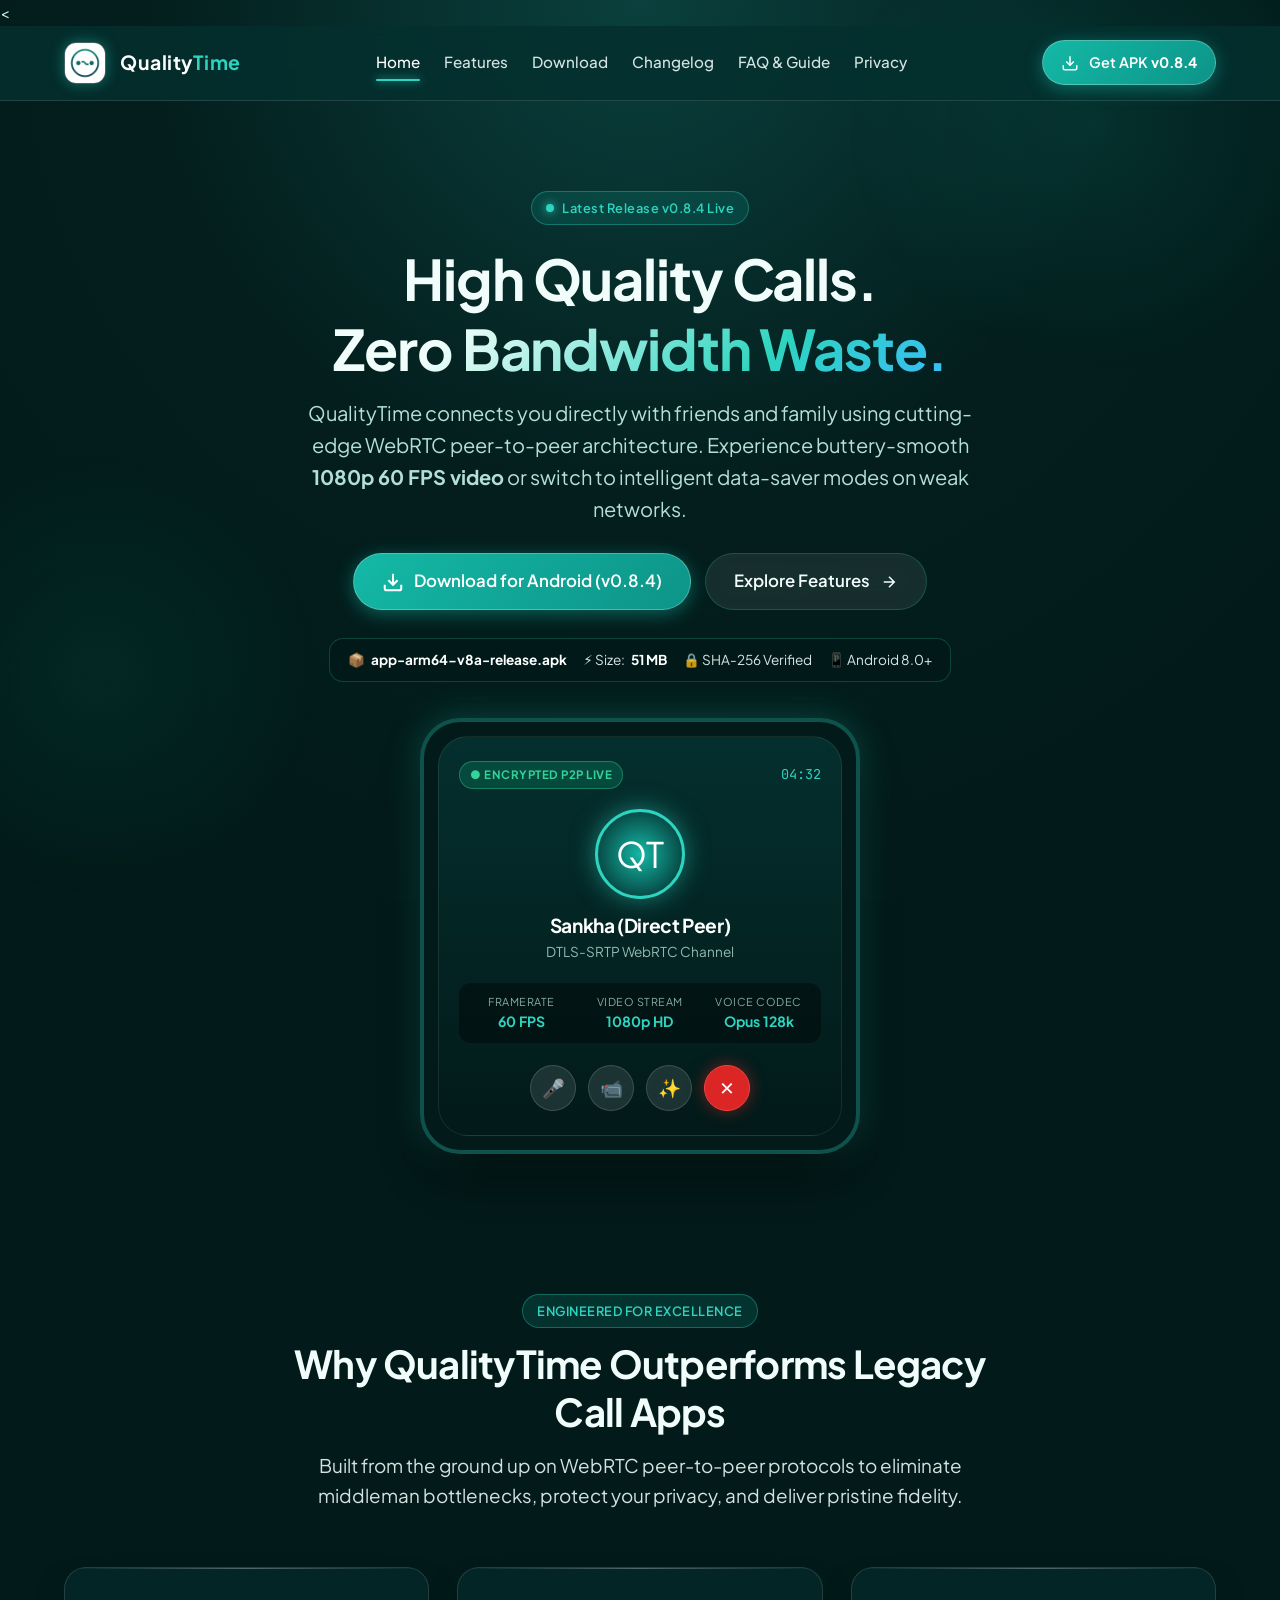
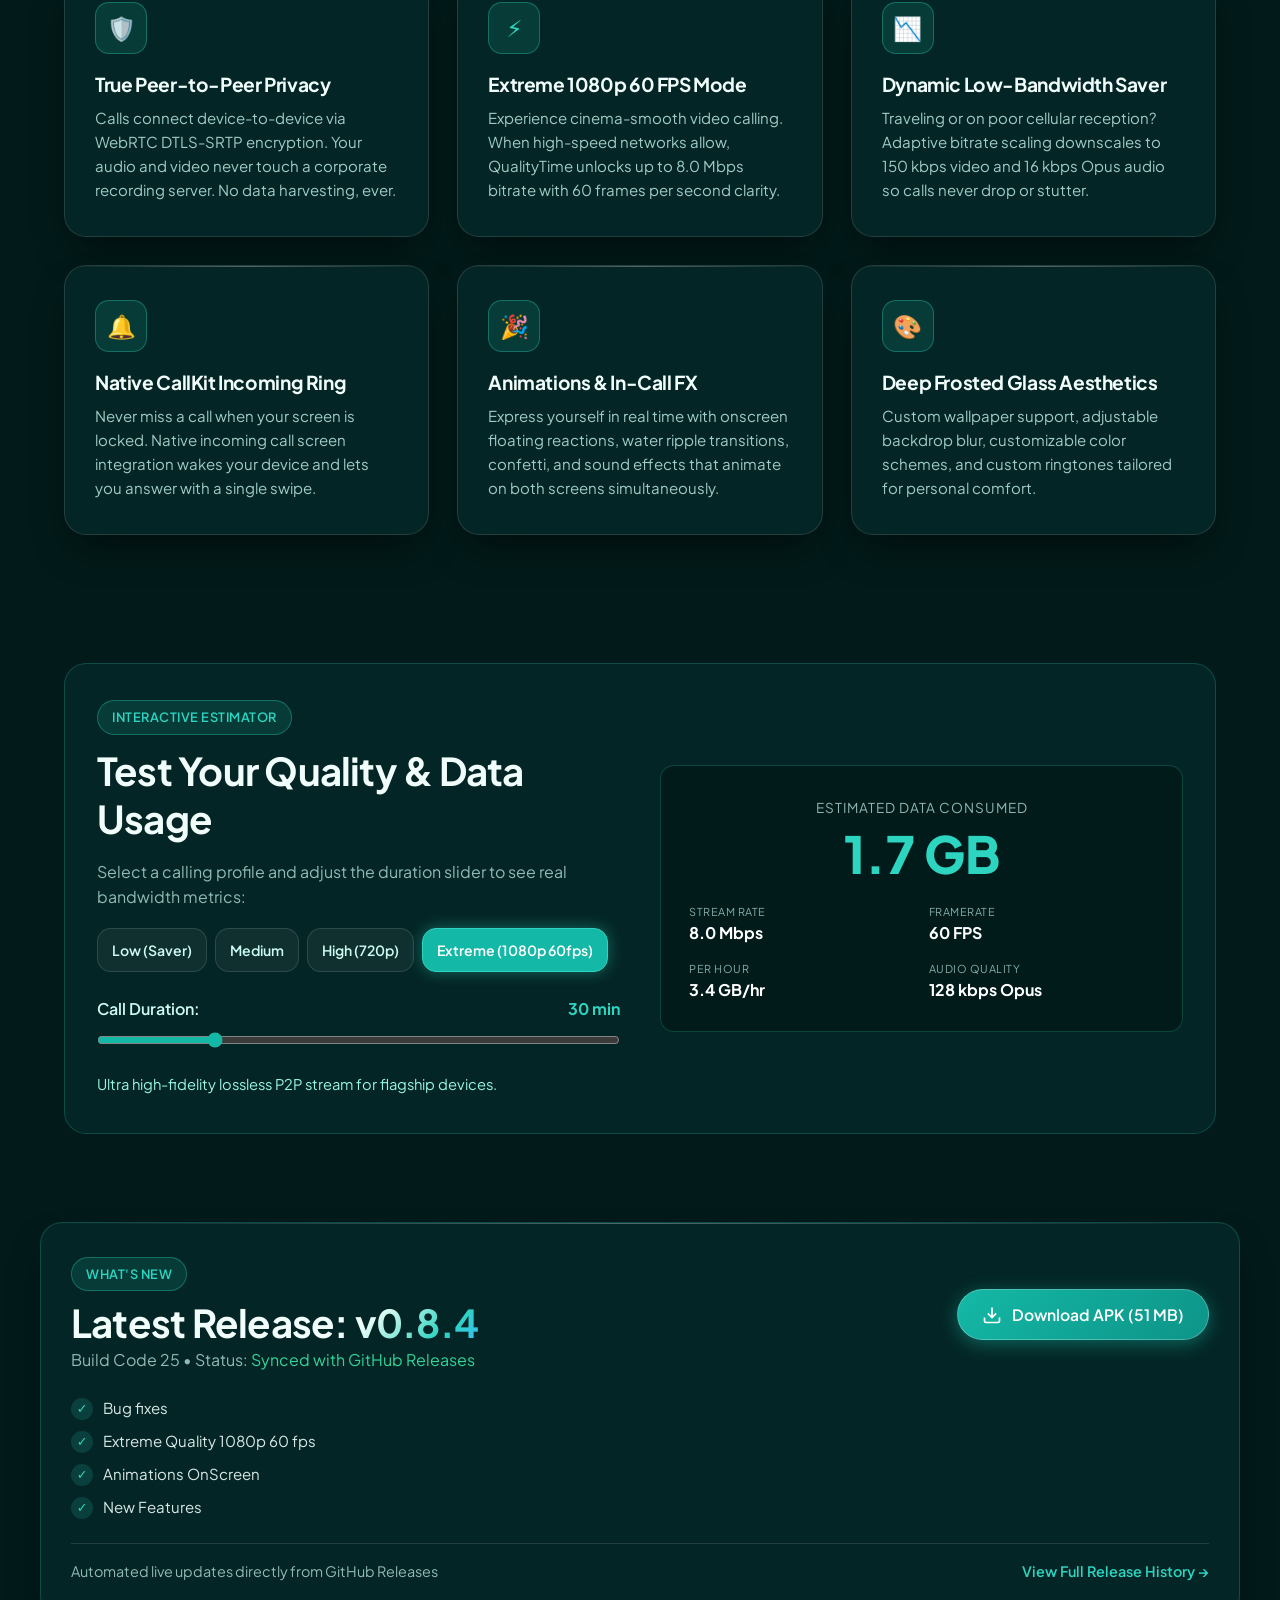
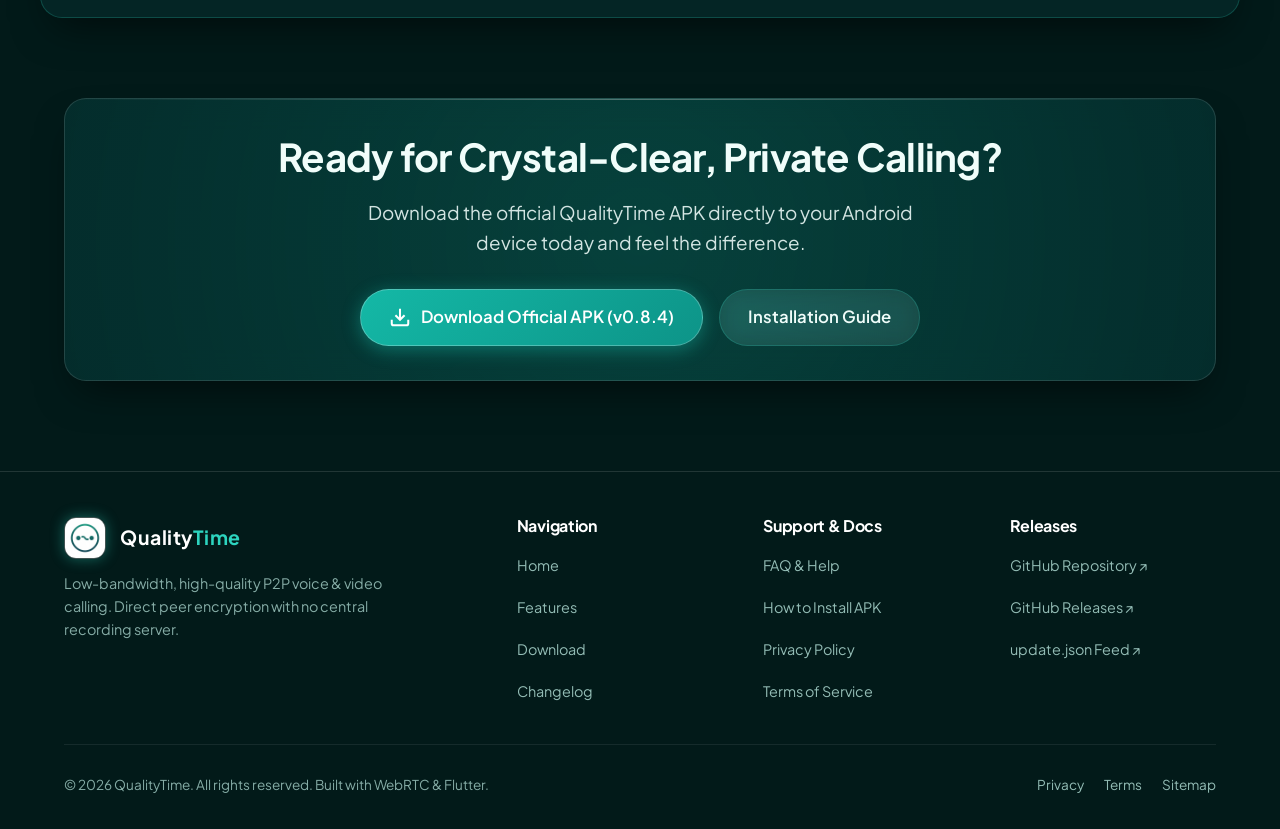
==== commit 576443fb: "before contacts redesign" ====
--- a/website/index.html
+++ b/website/index.html
@@ -10,20 +10,20 @@
   <meta name="keywords" content="QualityTime, QualityTime APK download, P2P call app, WebRTC video calling, low bandwidth video call, 1080p 60fps video call, encrypted calling app, android apk download, private voice calling, livekit p2p">
   <meta name="author" content="QualityTime Team">
   <meta name="robots" content="index, follow">
-  <link rel="canonical" href="./index.html">
+  <link rel="canonical" href="https://qualitytime.pages.dev/">
 
   <!-- Open Graph / Facebook -->
   <meta property="og:type" content="website">
-  <meta property="og:url" content="https://sankha07x.github.io/qualitytime/">
+  <meta property="og:url" content="https://qualitytime.pages.dev/">
   <meta property="og:title" content="QualityTime - High Quality, Low Bandwidth P2P Calling App">
   <meta property="og:description" content="Experience studio-grade 1080p 60 FPS peer-to-peer calling on any network. Direct WebRTC encryption, ultra-low bandwidth consumption, and native lockscreen incoming calls.">
-  <meta property="og:image" content="assets/img/app-icon.png">
+  <<meta property="og:image" content="https://qualitytime.pages.dev/assets/img/app-icon.png">
 
   <!-- Twitter Card -->
   <meta name="twitter:card" content="summary_large_image">
   <meta name="twitter:title" content="QualityTime - High Quality, Low Bandwidth P2P Calling App">
   <meta name="twitter:description" content="Extreme Quality 1080p 60fps, low-data mode, and end-to-end encrypted direct peer calling. Download the latest Android APK.">
-  <meta name="twitter:image" content="assets/img/app-icon.png">
+  <meta name="twitter:image" content="https://qualitytime.pages.dev/assets/img/app-icon.png">
 
   <!-- Favicon & Touch Icons -->
   <link rel="icon" type="image/png" href="favicon.png">
@@ -55,12 +55,7 @@
     "softwareVersion": "0.8.4",
     "fileSize": "51MB",
     "description": "Low-bandwidth, high-quality P2P voice and video calling app with WebRTC direct connection, extreme 1080p 60fps mode, and live interactive effects.",
-    "screenshot": "assets/img/app-icon.png",
-    "aggregateRating": {
-      "@type": "AggregateRating",
-      "ratingValue": "4.9",
-      "ratingCount": "128"
-    }
+    "screenshot": "https://qualitytime.pages.dev/assets/img/app-icon.png"
   }
   </script>
 </head>
--- a/website/assets/css/style.css
+++ b/website/assets/css/style.css
@@ -270,22 +270,23 @@
   list-style: none;
 }
 
-@media (min-width: 769px) {
+@media (min-width: 1025px) {
   .nav-links {
     display: flex;
     align-items: center;
-    gap: 28px;
+    gap: 24px;
   }
 
   .nav-link {
     font-size: 0.95rem;
     font-weight: 500;
-    color: rgba(240, 253, 250, 0.85);
+    color: rgba(240, 253, 250, 0.88);
     position: relative;
     padding: 8px 0;
     min-height: 44px;
     display: inline-flex;
     align-items: center;
+    transition: color 0.2s ease;
   }
 
   .nav-link:hover, .nav-link.active {
@@ -312,13 +313,7 @@
 .nav-cta {
   display: flex;
   align-items: center;
-  gap: 10px;
-}
-
-@media (min-width: 768px) {
-  .nav-cta {
-    gap: 16px;
-  }
+  gap: 12px;
 }
 
 /* Mobile Toggle Button (Guaranteed 44x44px touch target) */
@@ -346,14 +341,14 @@
   outline: none;
 }
 
-@media (min-width: 769px) {
+@media (min-width: 1025px) {
   .menu-toggle {
     display: none;
   }
 }
 
-/* Mobile Menu Drawer */
-@media (max-width: 768px) {
+/* Mobile Menu Drawer (Active below 1025px) */
+@media (max-width: 1024px) {
   .nav-links {
     position: fixed;
     top: 68px;
@@ -367,16 +362,23 @@
     backdrop-filter: blur(28px);
     -webkit-backdrop-filter: blur(28px);
     flex-direction: column;
-    padding: 20px 16px 36px;
-    gap: 6px;
+    padding: 20px 20px 36px;
+    gap: 8px;
     border-bottom: 1px solid var(--border-glass);
     box-shadow: 0 25px 50px rgba(0, 0, 0, 0.85);
     z-index: 999;
   }
 
+  @media (min-width: 768px) {
+    .nav-links {
+      top: 74px;
+      max-height: calc(100vh - 74px);
+    }
+  }
+
   .nav-links.show {
     display: flex;
-    animation: drawerSlide 0.22s ease-out;
+    animation: drawerSlide 0.22s cubic-bezier(0.16, 1, 0.3, 1);
   }
 
   .nav-link {
@@ -481,14 +483,28 @@
   font-size: 1.05rem;
 }
 
-/* Nav CTA Button Behavior on Mobile (320px–480px) */
-@media (max-width: 480px) {
+/* Nav CTA Button Behavior on Mobile (below 540px) */
+@media (max-width: 540px) {
+  .nav-cta .btn-sm {
+    padding: 8px 12px;
+    font-size: 0.85rem;
+    gap: 6px;
+    min-height: 40px;
+    border-radius: var(--radius-full);
+  }
+
+  .nav-cta .btn-sm strong {
+    display: none;
+  }
+}
+
+@media (max-width: 360px) {
   .nav-cta .btn-sm {
     padding: 0;
-    width: 44px;
-    height: 44px;
-    min-width: 44px;
-    min-height: 44px;
+    width: 42px;
+    height: 42px;
+    min-width: 42px;
+    min-height: 42px;
     border-radius: 50%;
   }
 
